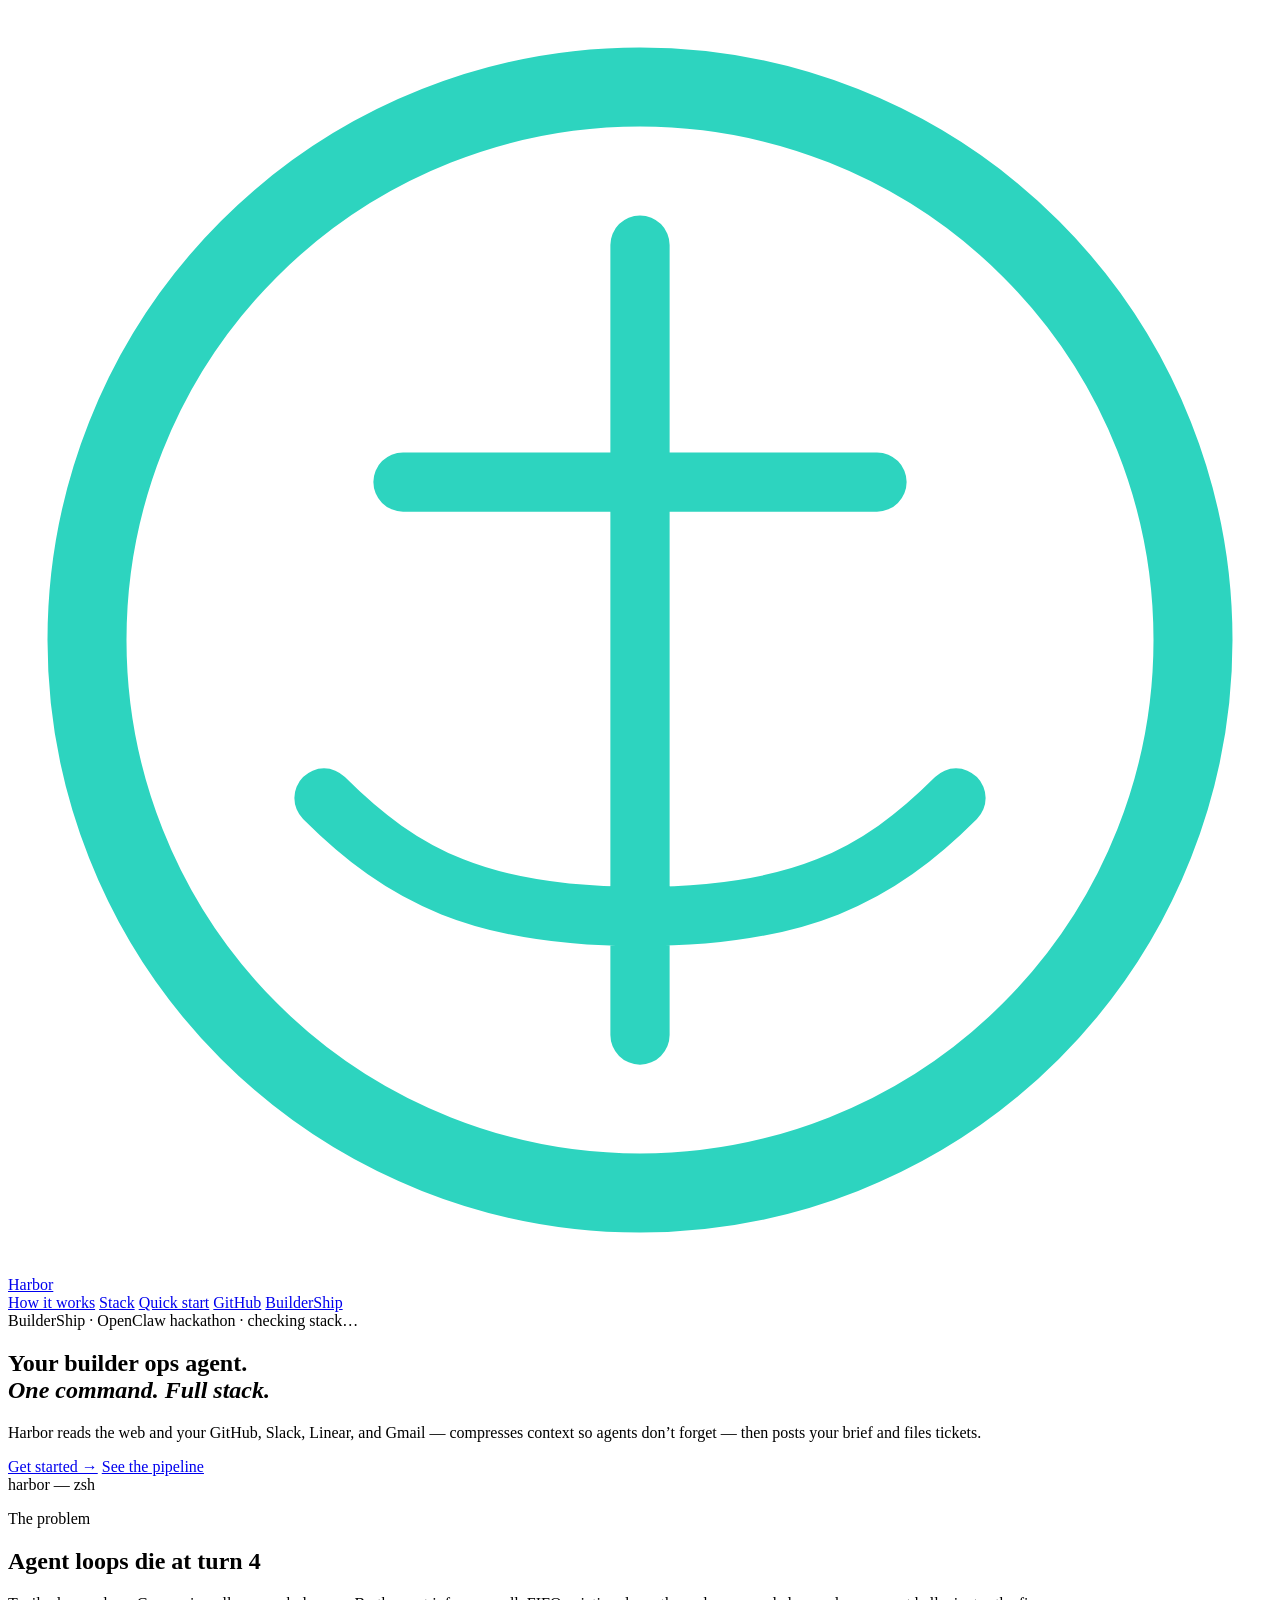
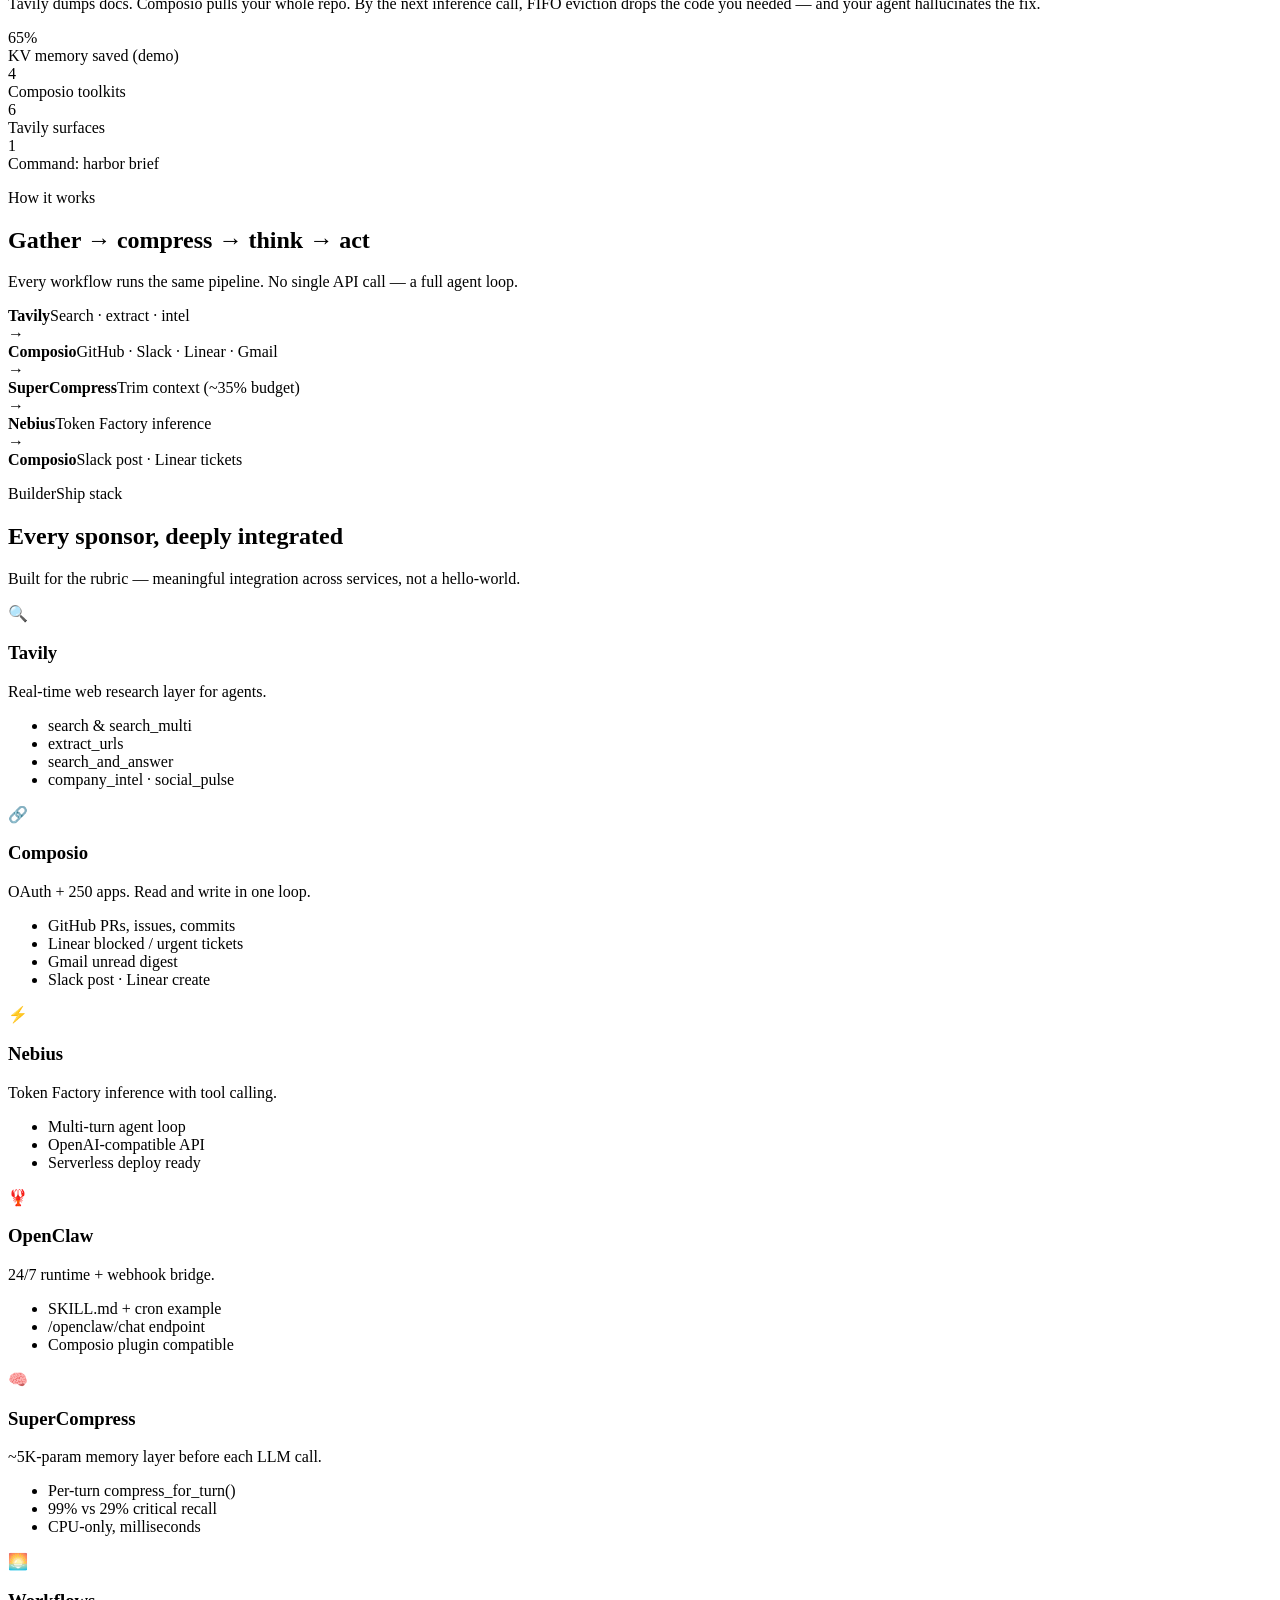
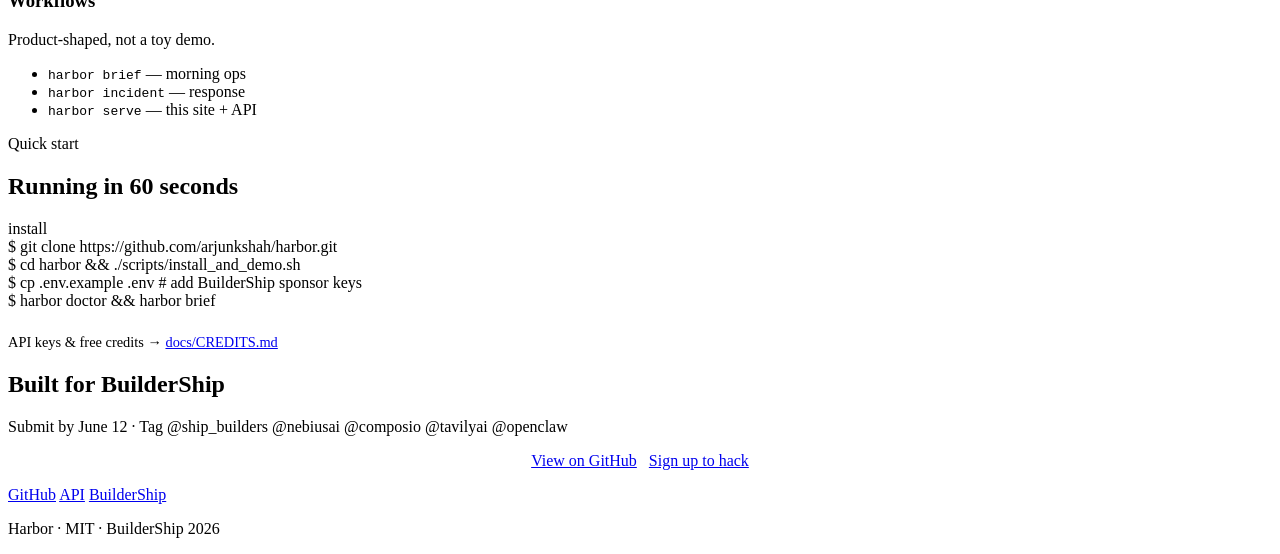
==== web/index.html @ 6ff22ae4 "Harbor Agent — full BuilderShip stack integration Autonomous builder ops agent: Tavily research, Com" ====
<!DOCTYPE html>
<html lang="en">
<head>
  <meta charset="UTF-8" />
  <meta name="viewport" content="width=device-width, initial-scale=1.0" />
  <title>Harbor — Builder ops agent for the BuilderShip stack</title>
  <meta name="description" content="Autonomous morning briefs & incident response. Tavily + Composio + Nebius + OpenClaw + SuperCompress." />
  <link rel="preconnect" href="https://fonts.googleapis.com" />
  <link rel="preconnect" href="https://fonts.gstatic.com" crossorigin />
  <link href="https://fonts.googleapis.com/css2?family=DM+Sans:ital,opsz,wght@0,9..40,400;0,9..40,500;0,9..40,600;0,9..40,700;1,9..40,400&family=JetBrains+Mono:wght@400;500&display=swap" rel="stylesheet" />
  <link rel="stylesheet" href="/assets/css/style.css" />
  <link rel="icon" href="data:image/svg+xml,<svg xmlns='http://www.w3.org/2000/svg' viewBox='0 0 100 100'><text y='.9em' font-size='90'>⚓</text></svg>" />
</head>
<body>
  <div class="noise"></div>
  <div class="glow-orb glow-orb--1"></div>
  <div class="glow-orb glow-orb--2"></div>

  <nav class="nav">
    <div class="container nav-inner">
      <a href="/" class="logo">
        <svg viewBox="0 0 32 32" fill="none" aria-hidden="true">
          <circle cx="16" cy="16" r="14" stroke="#2dd4bf" stroke-width="2"/>
          <path d="M16 6v20M10 12h12M8 20c2 2 4 3 8 3s6-1 8-3" stroke="#2dd4bf" stroke-width="1.5" stroke-linecap="round"/>
        </svg>
        Harbor
      </a>
      <div class="nav-links">
        <a href="#how">How it works</a>
        <a href="#stack">Stack</a>
        <a href="#start">Quick start</a>
        <a href="https://github.com/arjunkshah/harbor" target="_blank" rel="noopener">GitHub</a>
        <a href="https://ship.builders" target="_blank" rel="noopener" class="btn btn-primary">BuilderShip</a>
      </div>
    </div>
  </nav>

  <main class="container">
    <section class="hero">
      <div>
        <div class="badge">
          <span class="badge-dot"></span>
          BuilderShip · OpenClaw hackathon · <span id="health-status">checking stack…</span>
        </div>
        <h1>Your builder ops agent.<br /><em>One command. Full stack.</em></h1>
        <p class="hero-lead">
          Harbor reads the web and your GitHub, Slack, Linear, and Gmail — compresses context so agents don’t forget — then posts your brief and files tickets.
        </p>
        <div class="hero-cta">
          <a href="https://github.com/arjunkshah/harbor#quick-start" class="btn btn-primary">Get started →</a>
          <a href="#how" class="btn btn-ghost">See the pipeline</a>
        </div>
      </div>
      <div class="terminal">
        <div class="terminal-bar">
          <span class="terminal-dot terminal-dot--r"></span>
          <span class="terminal-dot terminal-dot--y"></span>
          <span class="terminal-dot terminal-dot--g"></span>
          <span class="terminal-title">harbor — zsh</span>
        </div>
        <div class="terminal-body" id="terminal-body"></div>
      </div>
    </section>

    <section id="problem">
      <p class="section-label">The problem</p>
      <h2 class="section-title">Agent loops die at turn&nbsp;4</h2>
      <p class="section-desc">
        Tavily dumps docs. Composio pulls your whole repo. By the next inference call, FIFO eviction drops the code you needed — and your agent hallucinates the fix.
      </p>
      <div class="stats">
        <div class="stat">
          <div class="stat-value">65%</div>
          <div class="stat-label">KV memory saved (demo)</div>
        </div>
        <div class="stat">
          <div class="stat-value">4</div>
          <div class="stat-label">Composio toolkits</div>
        </div>
        <div class="stat">
          <div class="stat-value">6</div>
          <div class="stat-label">Tavily surfaces</div>
        </div>
        <div class="stat">
          <div class="stat-value">1</div>
          <div class="stat-label">Command: harbor brief</div>
        </div>
      </div>
    </section>

    <section id="how">
      <p class="section-label">How it works</p>
      <h2 class="section-title">Gather → compress → think → act</h2>
      <p class="section-desc">Every workflow runs the same pipeline. No single API call — a full agent loop.</p>
      <div class="pipeline">
        <div class="pipe-step"><strong>Tavily</strong><span>Search · extract · intel</span></div>
        <span class="pipe-arrow">→</span>
        <div class="pipe-step"><strong>Composio</strong><span>GitHub · Slack · Linear · Gmail</span></div>
        <span class="pipe-arrow">→</span>
        <div class="pipe-step"><strong>SuperCompress</strong><span>Trim context (~35% budget)</span></div>
        <span class="pipe-arrow">→</span>
        <div class="pipe-step"><strong>Nebius</strong><span>Token Factory inference</span></div>
        <span class="pipe-arrow">→</span>
        <div class="pipe-step"><strong>Composio</strong><span>Slack post · Linear tickets</span></div>
      </div>
    </section>

    <section id="stack">
      <p class="section-label">BuilderShip stack</p>
      <h2 class="section-title">Every sponsor, deeply integrated</h2>
      <p class="section-desc">Built for the rubric — meaningful integration across services, not a hello-world.</p>
      <div class="grid-3">
        <article class="card">
          <div class="card-icon">🔍</div>
          <h3>Tavily</h3>
          <p>Real-time web research layer for agents.</p>
          <ul>
            <li>search & search_multi</li>
            <li>extract_urls</li>
            <li>search_and_answer</li>
            <li>company_intel · social_pulse</li>
          </ul>
        </article>
        <article class="card">
          <div class="card-icon">🔗</div>
          <h3>Composio</h3>
          <p>OAuth + 250 apps. Read and write in one loop.</p>
          <ul>
            <li>GitHub PRs, issues, commits</li>
            <li>Linear blocked / urgent tickets</li>
            <li>Gmail unread digest</li>
            <li>Slack post · Linear create</li>
          </ul>
        </article>
        <article class="card">
          <div class="card-icon">⚡</div>
          <h3>Nebius</h3>
          <p>Token Factory inference with tool calling.</p>
          <ul>
            <li>Multi-turn agent loop</li>
            <li>OpenAI-compatible API</li>
            <li>Serverless deploy ready</li>
          </ul>
        </article>
        <article class="card">
          <div class="card-icon">🦞</div>
          <h3>OpenClaw</h3>
          <p>24/7 runtime + webhook bridge.</p>
          <ul>
            <li>SKILL.md + cron example</li>
            <li>/openclaw/chat endpoint</li>
            <li>Composio plugin compatible</li>
          </ul>
        </article>
        <article class="card">
          <div class="card-icon">🧠</div>
          <h3>SuperCompress</h3>
          <p>~5K-param memory layer before each LLM call.</p>
          <ul>
            <li>Per-turn compress_for_turn()</li>
            <li>99% vs 29% critical recall</li>
            <li>CPU-only, milliseconds</li>
          </ul>
        </article>
        <article class="card">
          <div class="card-icon">🌅</div>
          <h3>Workflows</h3>
          <p>Product-shaped, not a toy demo.</p>
          <ul>
            <li><code>harbor brief</code> — morning ops</li>
            <li><code>harbor incident</code> — response</li>
            <li><code>harbor serve</code> — this site + API</li>
          </ul>
        </article>
      </div>
    </section>

    <section id="start">
      <p class="section-label">Quick start</p>
      <h2 class="section-title">Running in 60 seconds</h2>
      <div class="terminal" style="max-width: 640px;">
        <div class="terminal-bar">
          <span class="terminal-dot terminal-dot--r"></span>
          <span class="terminal-dot terminal-dot--y"></span>
          <span class="terminal-dot terminal-dot--g"></span>
          <span class="terminal-title">install</span>
        </div>
        <div class="terminal-body" style="min-height: auto;">
          <div><span class="t-dim">$</span> git clone https://github.com/arjunkshah/harbor.git</div>
          <div><span class="t-dim">$</span> cd harbor && ./scripts/install_and_demo.sh</div>
          <div><span class="t-dim">$</span> cp .env.example .env  <span class="t-dim"># add BuilderShip sponsor keys</span></div>
          <div><span class="t-dim">$</span> harbor doctor && harbor brief</div>
        </div>
      </div>
      <p style="margin-top: 24px; color: var(--text-muted); font-size: 0.9rem;">
        API keys & free credits → <a href="https://github.com/arjunkshah/harbor/blob/main/docs/CREDITS.md">docs/CREDITS.md</a>
      </p>
    </section>

    <section>
      <div class="cta-block">
        <h2>Built for BuilderShip</h2>
        <p>Submit by June 12 · Tag @ship_builders @nebiusai @composio @tavilyai @openclaw</p>
        <div style="display: flex; gap: 12px; justify-content: center; flex-wrap: wrap;">
          <a href="https://github.com/arjunkshah/harbor" class="btn btn-primary">View on GitHub</a>
          <a href="https://ship.builders/#apply" class="btn btn-ghost">Sign up to hack</a>
        </div>
      </div>
    </section>
  </main>

  <footer>
    <div class="container">
      <p>
        <a href="https://github.com/arjunkshah/harbor">GitHub</a>
        <a href="https://github.com/arjunkshah/harbor#web-ui">API</a>
        <a href="https://ship.builders">BuilderShip</a>
      </p>
      <p style="margin-top: 12px;">Harbor · MIT · BuilderShip 2026</p>
    </div>
  </footer>

  <script src="/assets/js/main.js"></script>
</body>
</html>
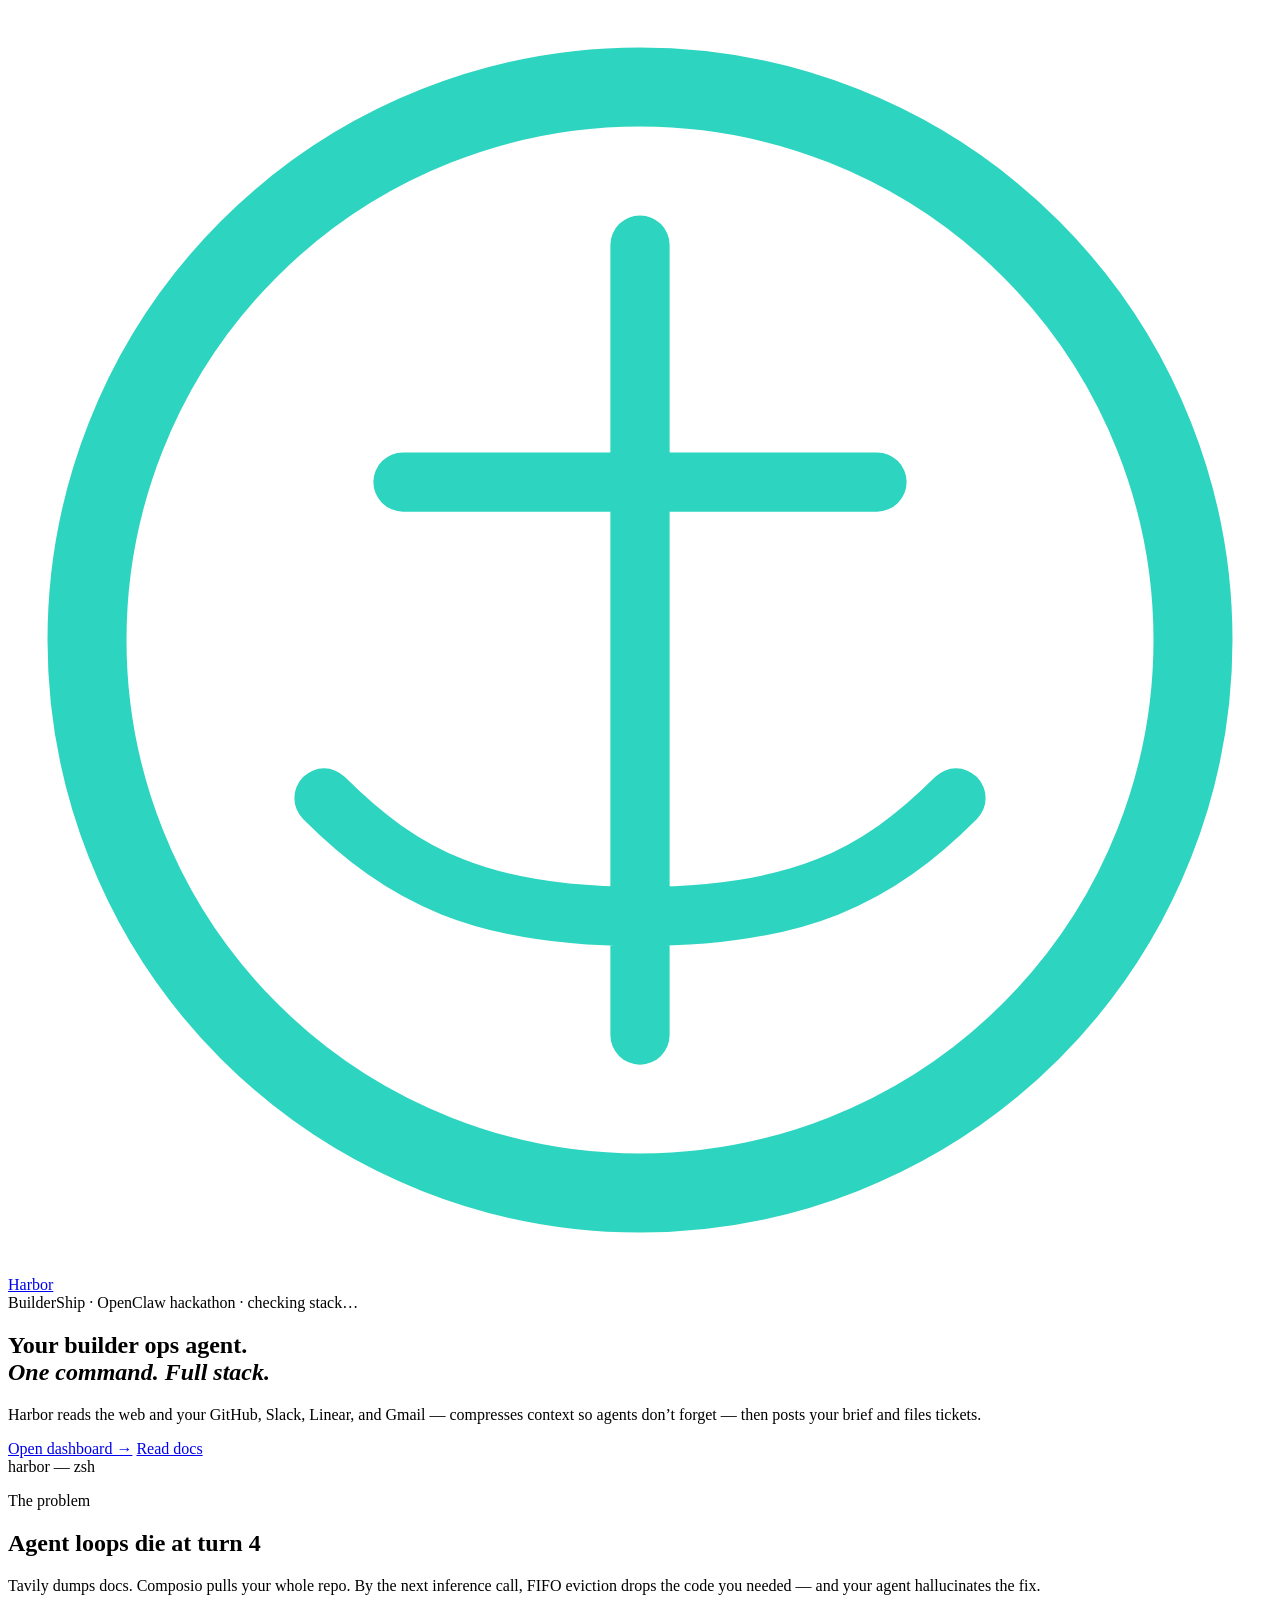
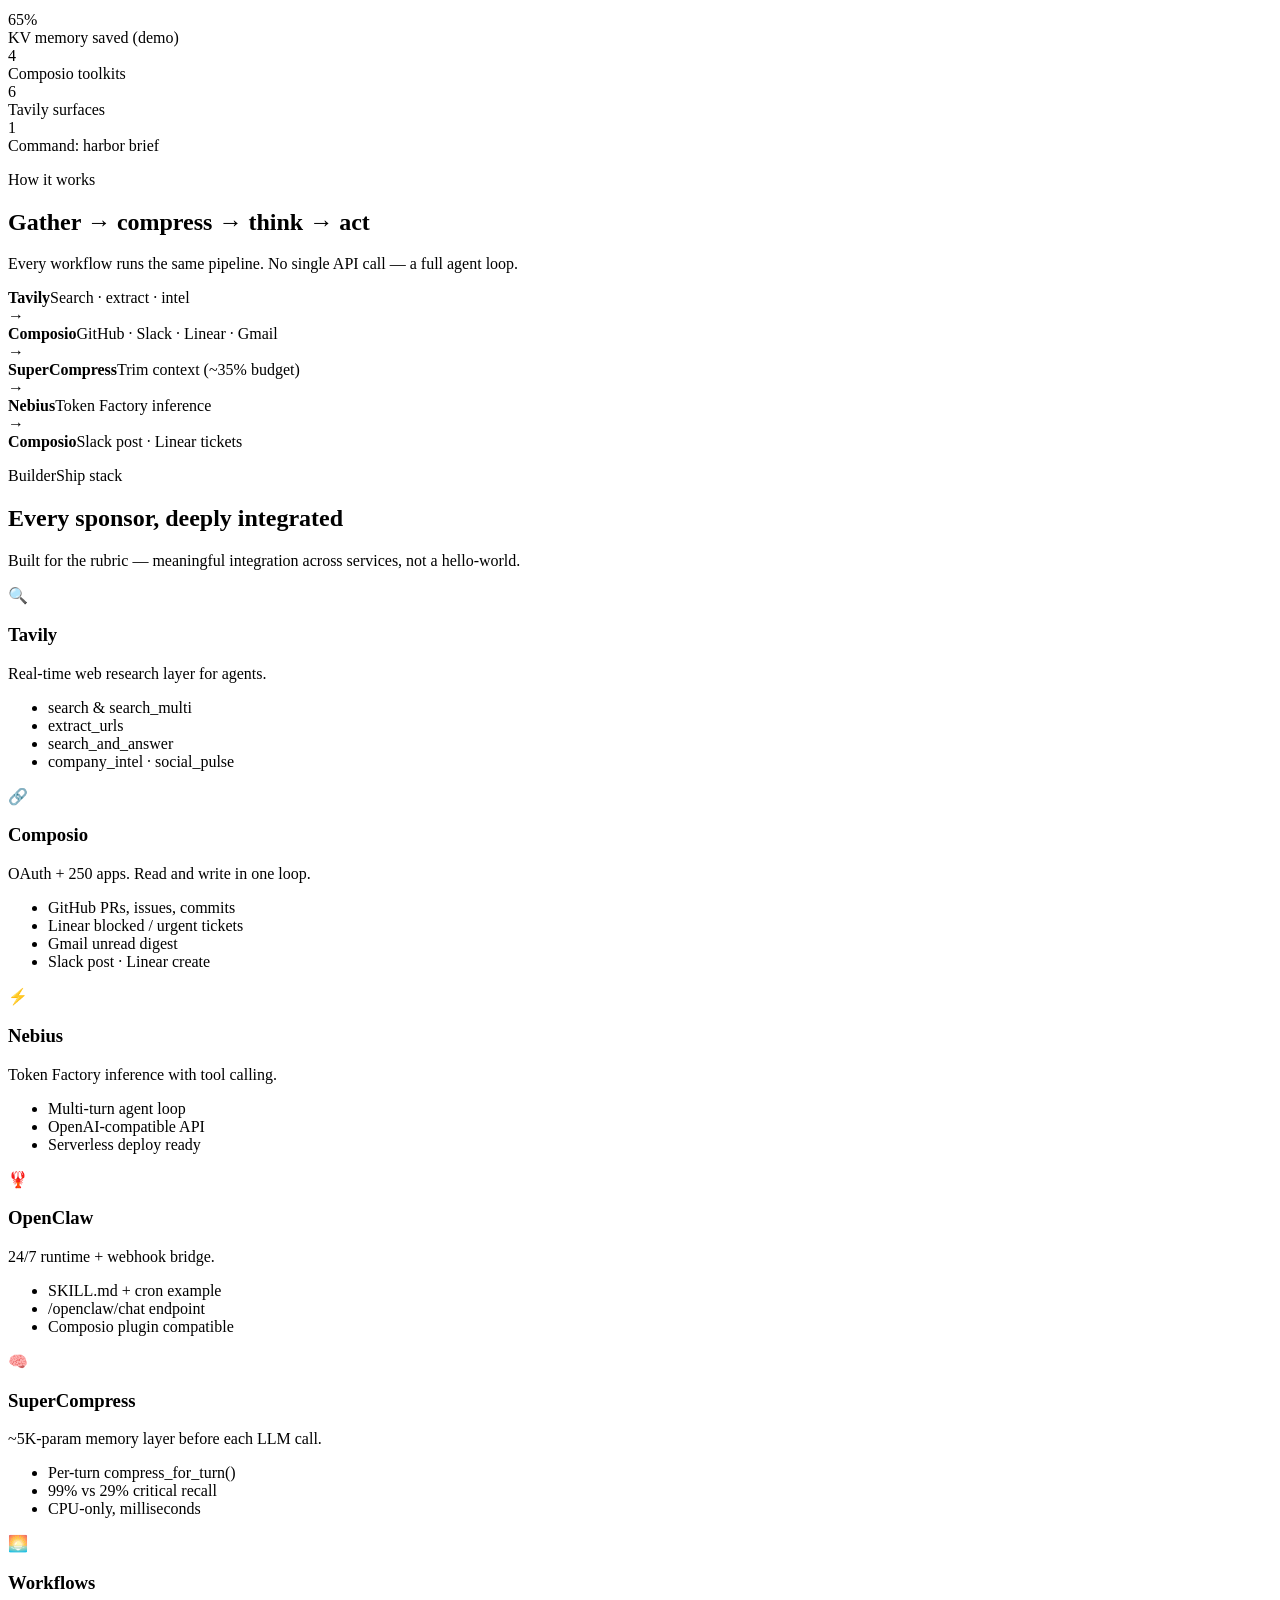
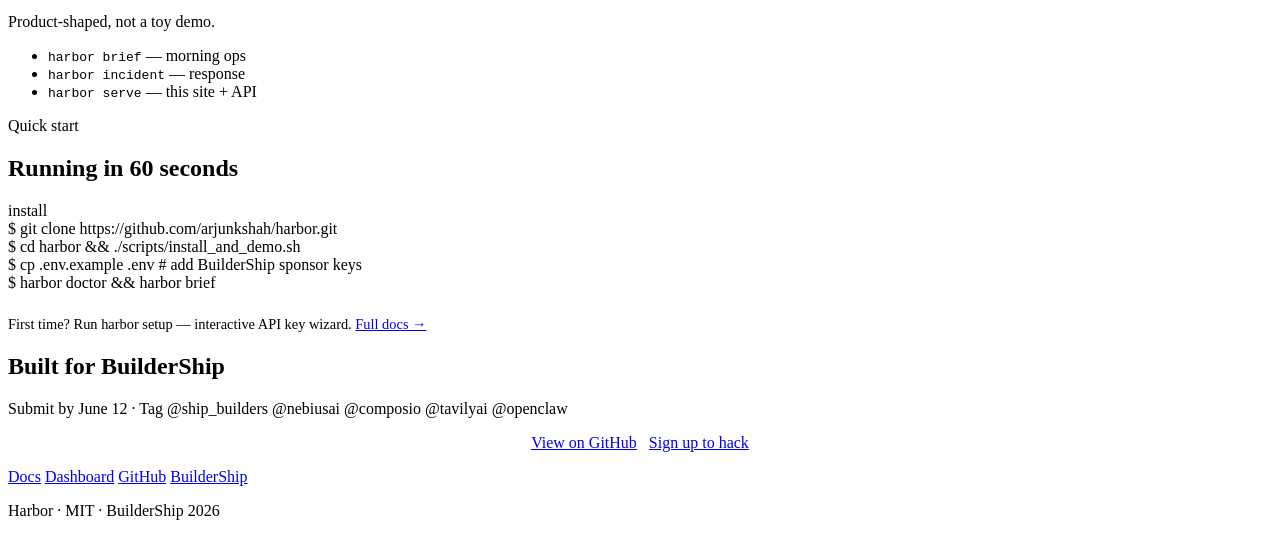
==== commit be230af9: "Add user dashboard, docs site, and harbor setup wizard - Interactive harbor setup writes .env, train" ====
--- a/web/index.html
+++ b/web/index.html
@@ -11,7 +11,7 @@
   <link rel="stylesheet" href="/assets/css/style.css" />
   <link rel="icon" href="data:image/svg+xml,<svg xmlns='http://www.w3.org/2000/svg' viewBox='0 0 100 100'><text y='.9em' font-size='90'>⚓</text></svg>" />
 </head>
-<body>
+<body data-page="home">
   <div class="noise"></div>
   <div class="glow-orb glow-orb--1"></div>
   <div class="glow-orb glow-orb--2"></div>
@@ -25,13 +25,7 @@
         </svg>
         Harbor
       </a>
-      <div class="nav-links">
-        <a href="#how">How it works</a>
-        <a href="#stack">Stack</a>
-        <a href="#start">Quick start</a>
-        <a href="https://github.com/arjunkshah/harbor" target="_blank" rel="noopener">GitHub</a>
-        <a href="https://ship.builders" target="_blank" rel="noopener" class="btn btn-primary">BuilderShip</a>
-      </div>
+      <div class="nav-links" id="nav-links"></div>
     </div>
   </nav>
 
@@ -47,8 +41,8 @@
           Harbor reads the web and your GitHub, Slack, Linear, and Gmail — compresses context so agents don’t forget — then posts your brief and files tickets.
         </p>
         <div class="hero-cta">
-          <a href="https://github.com/arjunkshah/harbor#quick-start" class="btn btn-primary">Get started →</a>
-          <a href="#how" class="btn btn-ghost">See the pipeline</a>
+          <a href="/dashboard" class="btn btn-primary">Open dashboard →</a>
+          <a href="/docs" class="btn btn-ghost">Read docs</a>
         </div>
       </div>
       <div class="terminal">
@@ -193,7 +187,8 @@
         </div>
       </div>
       <p style="margin-top: 24px; color: var(--text-muted); font-size: 0.9rem;">
-        API keys & free credits → <a href="https://github.com/arjunkshah/harbor/blob/main/docs/CREDITS.md">docs/CREDITS.md</a>
+        First time? Run <code style="font-family:var(--mono);color:var(--water-glow)">harbor setup</code> — interactive API key wizard.
+        <a href="/docs#setup">Full docs →</a>
       </p>
     </section>
 
@@ -212,14 +207,16 @@
   <footer>
     <div class="container">
       <p>
+        <a href="/docs">Docs</a>
+        <a href="/dashboard">Dashboard</a>
         <a href="https://github.com/arjunkshah/harbor">GitHub</a>
-        <a href="https://github.com/arjunkshah/harbor#web-ui">API</a>
         <a href="https://ship.builders">BuilderShip</a>
       </p>
       <p style="margin-top: 12px;">Harbor · MIT · BuilderShip 2026</p>
     </div>
   </footer>
 
+  <script src="/assets/js/shared.js"></script>
   <script src="/assets/js/main.js"></script>
 </body>
 </html>
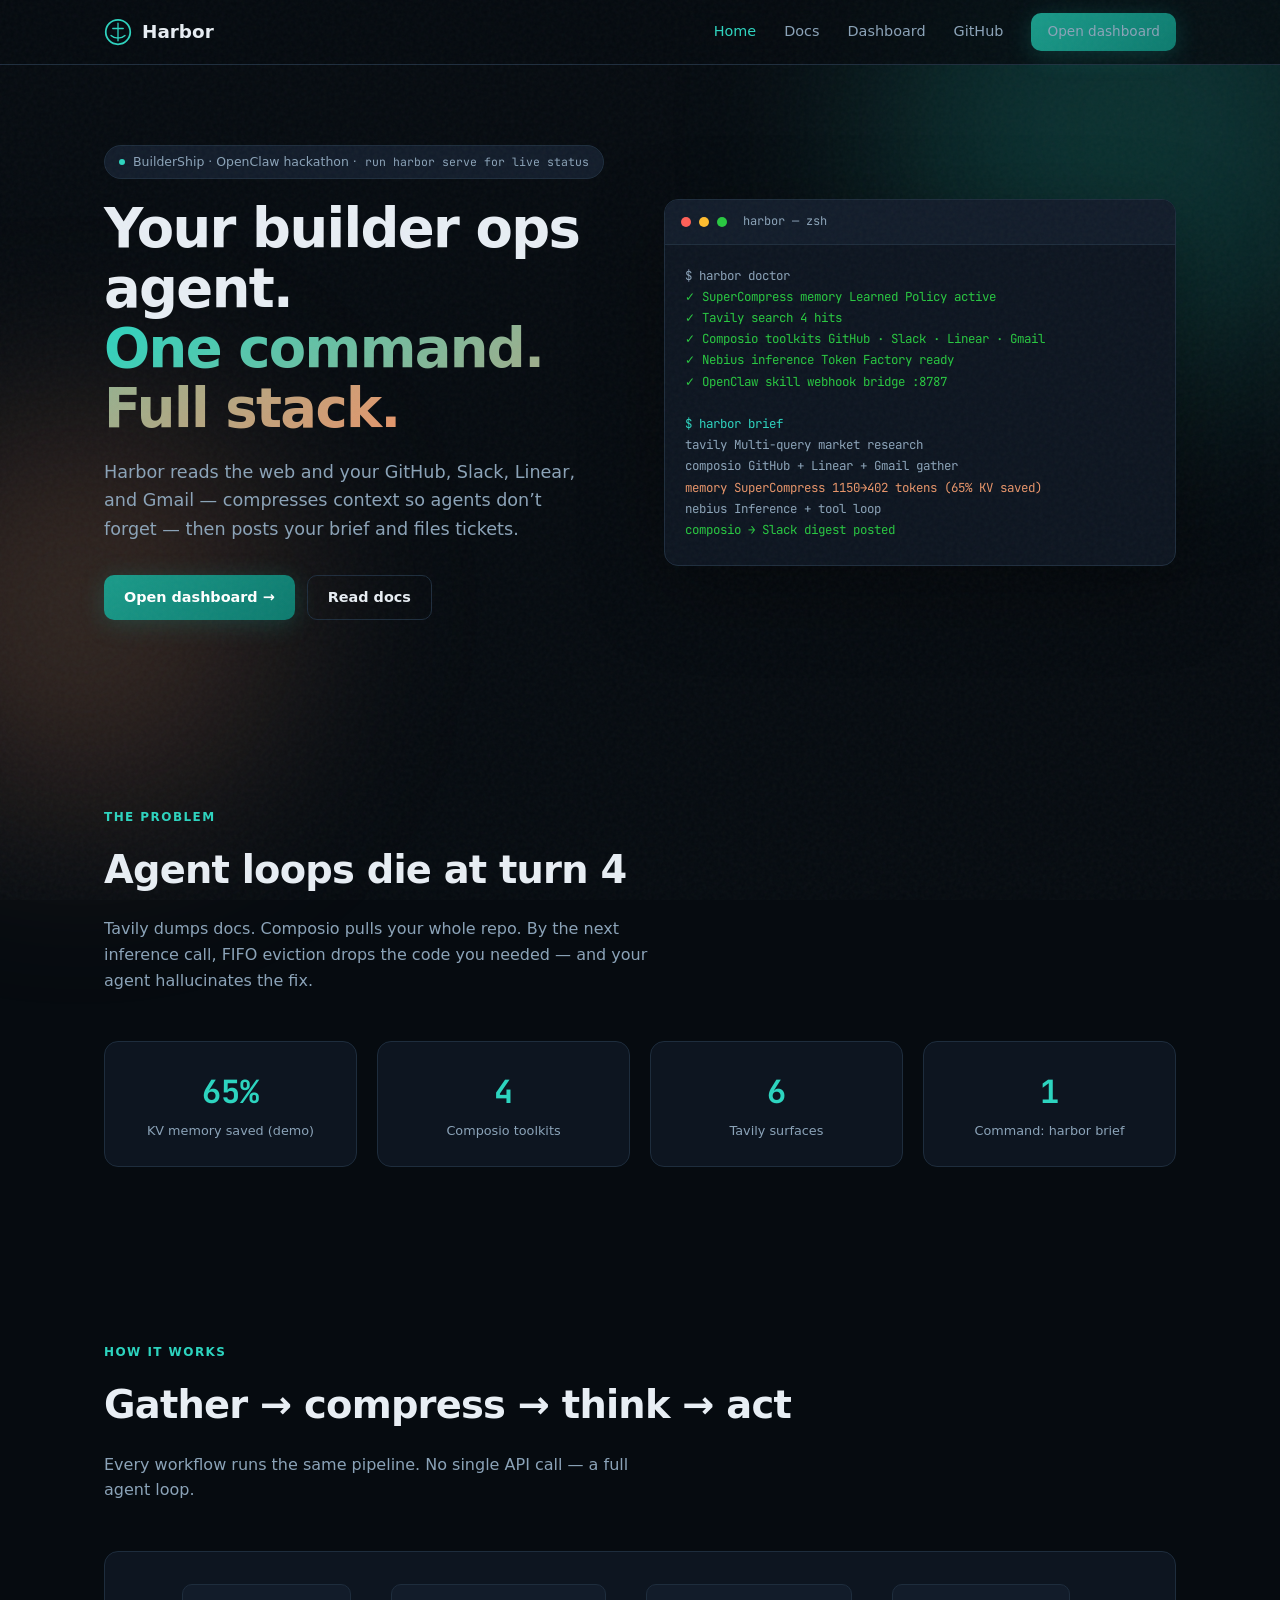
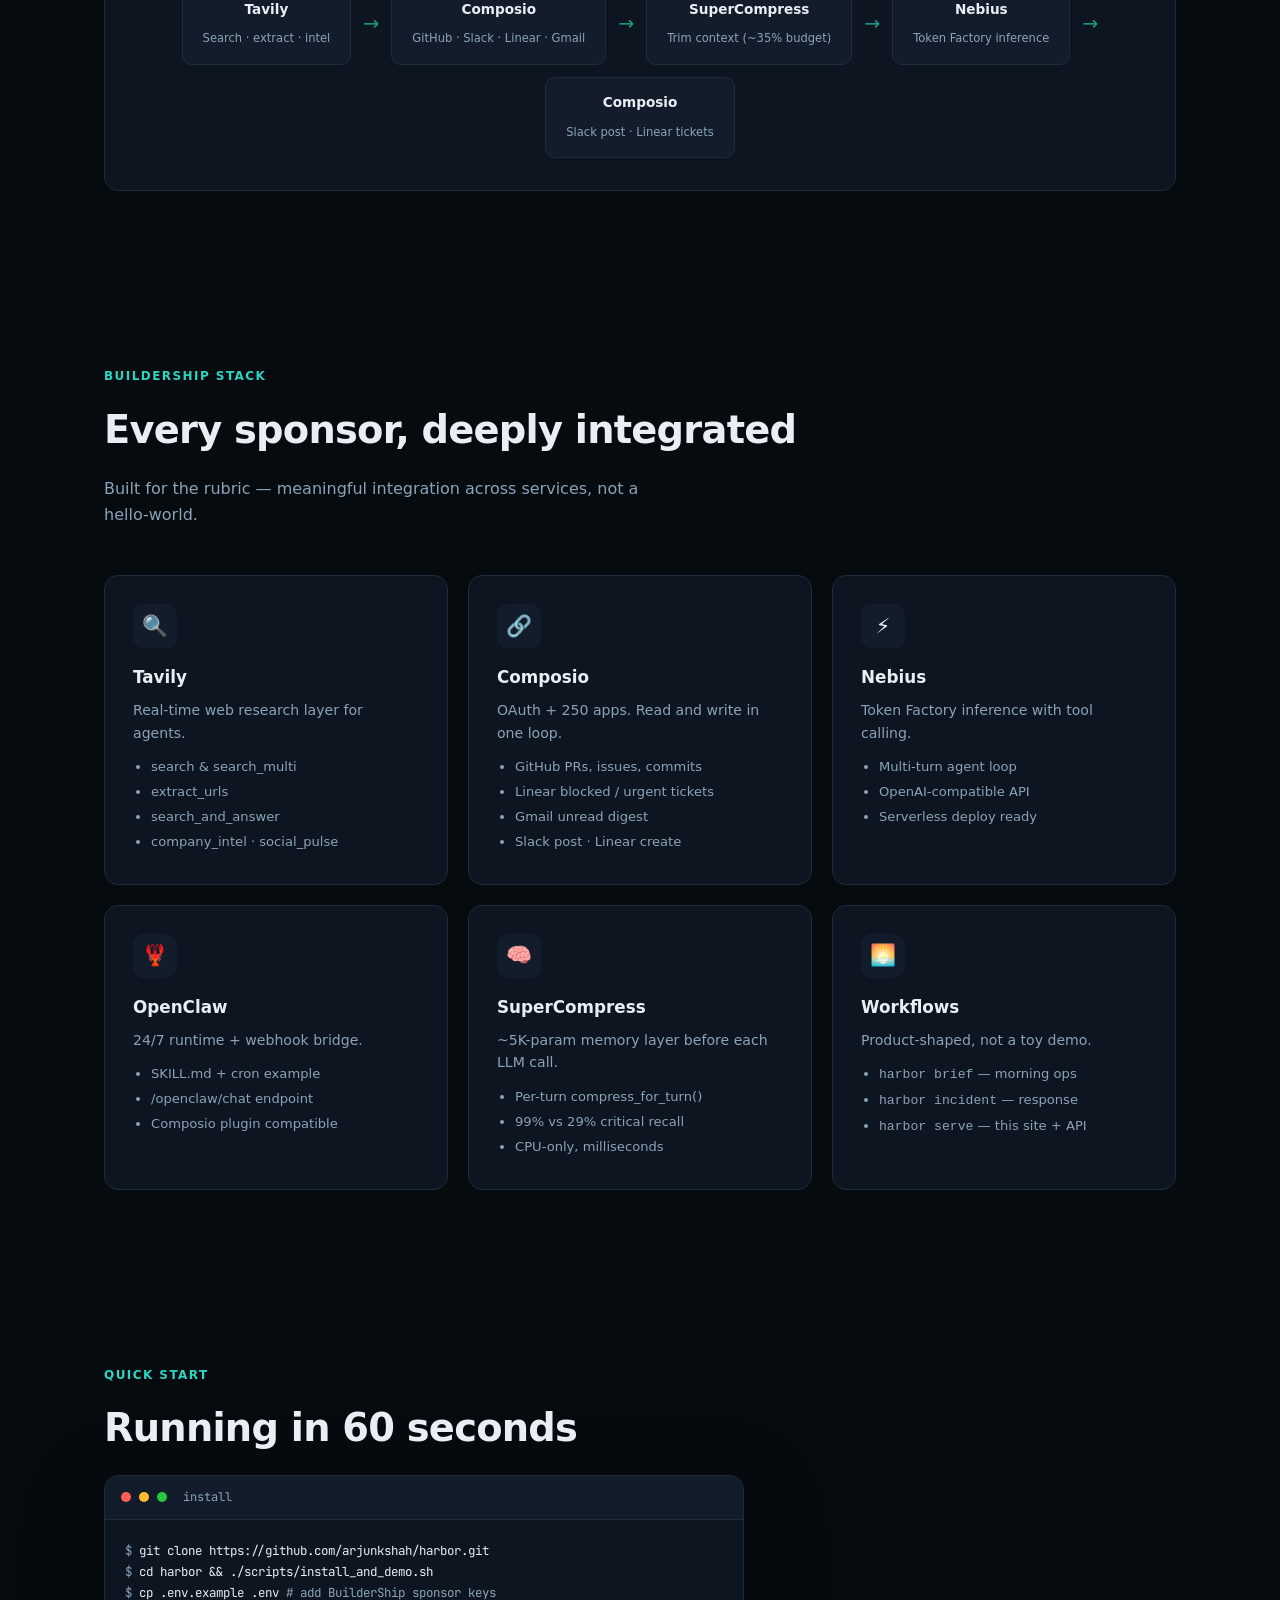
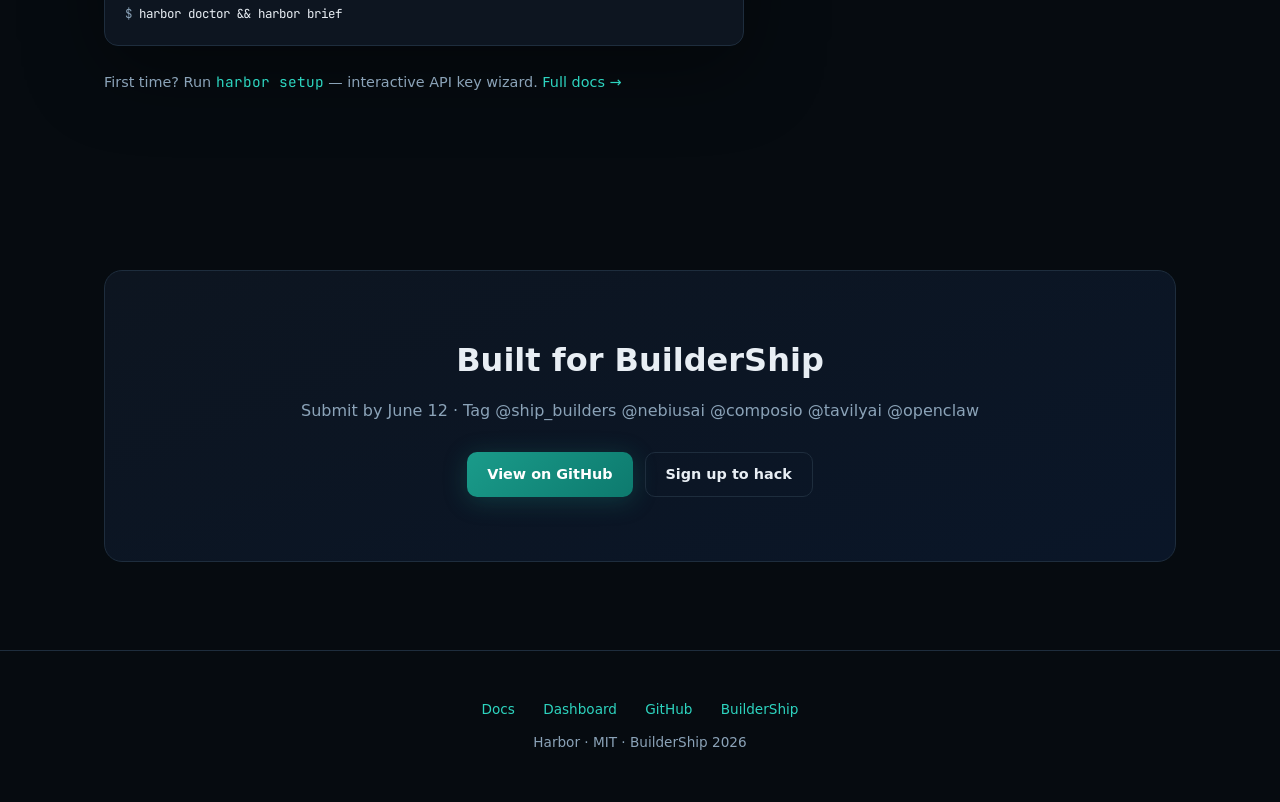
==== commit 282d62d2: "Fix GitHub Pages site paths and account-wide GitHub OAuth - Relative asset URLs + /harbor/ base for " ====
--- a/web/index.html
+++ b/web/index.html
@@ -8,7 +8,7 @@
   <link rel="preconnect" href="https://fonts.googleapis.com" />
   <link rel="preconnect" href="https://fonts.gstatic.com" crossorigin />
   <link href="https://fonts.googleapis.com/css2?family=DM+Sans:ital,opsz,wght@0,9..40,400;0,9..40,500;0,9..40,600;0,9..40,700;1,9..40,400&family=JetBrains+Mono:wght@400;500&display=swap" rel="stylesheet" />
-  <link rel="stylesheet" href="/assets/css/style.css" />
+  <link rel="stylesheet" href="assets/css/style.css" />
   <link rel="icon" href="data:image/svg+xml,<svg xmlns='http://www.w3.org/2000/svg' viewBox='0 0 100 100'><text y='.9em' font-size='90'>⚓</text></svg>" />
 </head>
 <body data-page="home">
@@ -18,7 +18,7 @@
 
   <nav class="nav">
     <div class="container nav-inner">
-      <a href="/" class="logo">
+      <a href="index.html" class="logo">
         <svg viewBox="0 0 32 32" fill="none" aria-hidden="true">
           <circle cx="16" cy="16" r="14" stroke="#2dd4bf" stroke-width="2"/>
           <path d="M16 6v20M10 12h12M8 20c2 2 4 3 8 3s6-1 8-3" stroke="#2dd4bf" stroke-width="1.5" stroke-linecap="round"/>
@@ -41,8 +41,8 @@
           Harbor reads the web and your GitHub, Slack, Linear, and Gmail — compresses context so agents don’t forget — then posts your brief and files tickets.
         </p>
         <div class="hero-cta">
-          <a href="/dashboard" class="btn btn-primary">Open dashboard →</a>
-          <a href="/docs" class="btn btn-ghost">Read docs</a>
+          <a href="dashboard.html" class="btn btn-primary">Open dashboard →</a>
+          <a href="docs.html" class="btn btn-ghost">Read docs</a>
         </div>
       </div>
       <div class="terminal">
@@ -188,7 +188,7 @@
       </div>
       <p style="margin-top: 24px; color: var(--text-muted); font-size: 0.9rem;">
         First time? Run <code style="font-family:var(--mono);color:var(--water-glow)">harbor setup</code> — interactive API key wizard.
-        <a href="/docs#setup">Full docs →</a>
+        <a href="docs.html#setup">Full docs →</a>
       </p>
     </section>
 
@@ -207,8 +207,8 @@
   <footer>
     <div class="container">
       <p>
-        <a href="/docs">Docs</a>
-        <a href="/dashboard">Dashboard</a>
+        <a href="docs.html">Docs</a>
+        <a href="dashboard.html">Dashboard</a>
         <a href="https://github.com/arjunkshah/harbor">GitHub</a>
         <a href="https://ship.builders">BuilderShip</a>
       </p>
@@ -216,7 +216,8 @@
     </div>
   </footer>
 
-  <script src="/assets/js/shared.js"></script>
-  <script src="/assets/js/main.js"></script>
+  <script src="assets/js/config.js"></script>
+  <script src="assets/js/shared.js"></script>
+  <script src="assets/js/main.js"></script>
 </body>
 </html>
--- a/web/assets/css/style.css
+++ b/web/assets/css/style.css
@@ -0,0 +1,578 @@
+/* Harbor — BuilderShip landing */
+:root {
+  --bg-deep: #060b10;
+  --bg-card: #0d1520;
+  --bg-elevated: #121c2a;
+  --water: #1a9b8a;
+  --water-dim: #1a9b8a44;
+  --water-glow: #2dd4bf;
+  --sunset: #e8956a;
+  --sunset-dim: #e8956a33;
+  --text: #e8eef4;
+  --text-muted: #8ba3b8;
+  --border: #1e2d3d;
+  --mono: "JetBrains Mono", ui-monospace, monospace;
+  --sans: "DM Sans", system-ui, sans-serif;
+  --radius: 14px;
+  --max: 1120px;
+}
+
+*, *::before, *::after { box-sizing: border-box; margin: 0; padding: 0; }
+
+html { scroll-behavior: smooth; }
+
+body {
+  font-family: var(--sans);
+  background: var(--bg-deep);
+  color: var(--text);
+  line-height: 1.6;
+  overflow-x: hidden;
+}
+
+/* Ambient */
+.noise {
+  pointer-events: none;
+  position: fixed;
+  inset: 0;
+  opacity: 0.04;
+  background-image: url("data:image/svg+xml,%3Csvg viewBox='0 0 256 256' xmlns='http://www.w3.org/2000/svg'%3E%3Cfilter id='n'%3E%3CfeTurbulence type='fractalNoise' baseFrequency='0.9' numOctaves='4' stitchTiles='stitch'/%3E%3C/filter%3E%3Crect width='100%25' height='100%25' filter='url(%23n)'/%3E%3C/svg%3E");
+  z-index: 1000;
+}
+
+.glow-orb {
+  position: fixed;
+  border-radius: 50%;
+  filter: blur(100px);
+  pointer-events: none;
+  z-index: 0;
+}
+.glow-orb--1 { width: 500px; height: 500px; background: var(--water-dim); top: -120px; right: -100px; }
+.glow-orb--2 { width: 400px; height: 400px; background: var(--sunset-dim); bottom: 10%; left: -120px; }
+
+a { color: var(--water-glow); text-decoration: none; transition: color 0.2s; }
+a:hover { color: #fff; }
+
+.container { max-width: var(--max); margin: 0 auto; padding: 0 24px; position: relative; z-index: 1; }
+
+/* Nav */
+.nav {
+  position: sticky;
+  top: 0;
+  z-index: 100;
+  backdrop-filter: blur(16px);
+  background: #060b10cc;
+  border-bottom: 1px solid var(--border);
+}
+.nav-inner {
+  display: flex;
+  align-items: center;
+  justify-content: space-between;
+  height: 64px;
+}
+.logo {
+  display: flex;
+  align-items: center;
+  gap: 10px;
+  font-weight: 700;
+  font-size: 1.15rem;
+  color: var(--text);
+}
+.logo svg { width: 28px; height: 28px; }
+.nav-links { display: flex; gap: 28px; align-items: center; }
+.nav-links a { color: var(--text-muted); font-size: 0.9rem; font-weight: 500; }
+.nav-links a:hover { color: var(--text); }
+
+.btn {
+  display: inline-flex;
+  align-items: center;
+  gap: 8px;
+  padding: 10px 20px;
+  border-radius: 10px;
+  font-weight: 600;
+  font-size: 0.9rem;
+  border: none;
+  cursor: pointer;
+  transition: transform 0.15s, box-shadow 0.15s;
+}
+.btn:hover { transform: translateY(-1px); }
+.btn-primary {
+  background: linear-gradient(135deg, var(--water) 0%, #0d7a6e 100%);
+  color: #fff;
+  box-shadow: 0 4px 24px var(--water-dim);
+}
+.btn-ghost {
+  background: transparent;
+  color: var(--text);
+  border: 1px solid var(--border);
+}
+.btn-ghost:hover { border-color: var(--water); }
+
+/* Hero */
+.hero {
+  padding: 80px 0 100px;
+  display: grid;
+  grid-template-columns: 1fr 1fr;
+  gap: 48px;
+  align-items: center;
+}
+@media (max-width: 900px) {
+  .hero { grid-template-columns: 1fr; padding: 48px 0 64px; }
+  .nav-links { display: none; }
+}
+
+.badge {
+  display: inline-flex;
+  align-items: center;
+  gap: 8px;
+  padding: 6px 14px;
+  border-radius: 999px;
+  background: var(--bg-elevated);
+  border: 1px solid var(--border);
+  font-size: 0.78rem;
+  color: var(--text-muted);
+  margin-bottom: 20px;
+}
+.badge-dot {
+  width: 6px; height: 6px;
+  border-radius: 50%;
+  background: var(--water-glow);
+  animation: pulse 2s infinite;
+}
+@keyframes pulse { 0%, 100% { opacity: 1; } 50% { opacity: 0.4; } }
+
+.hero h1 {
+  font-size: clamp(2.4rem, 5vw, 3.4rem);
+  font-weight: 700;
+  line-height: 1.1;
+  letter-spacing: -0.03em;
+  margin-bottom: 20px;
+}
+.hero h1 em {
+  font-style: normal;
+  background: linear-gradient(135deg, var(--water-glow), var(--sunset));
+  -webkit-background-clip: text;
+  -webkit-text-fill-color: transparent;
+  background-clip: text;
+}
+.hero-lead {
+  font-size: 1.1rem;
+  color: var(--text-muted);
+  max-width: 480px;
+  margin-bottom: 32px;
+}
+.hero-cta { display: flex; gap: 12px; flex-wrap: wrap; }
+
+/* Terminal */
+.terminal {
+  background: var(--bg-card);
+  border: 1px solid var(--border);
+  border-radius: var(--radius);
+  overflow: hidden;
+  box-shadow: 0 24px 80px #00000066;
+}
+.terminal-bar {
+  display: flex;
+  align-items: center;
+  gap: 8px;
+  padding: 12px 16px;
+  background: var(--bg-elevated);
+  border-bottom: 1px solid var(--border);
+}
+.terminal-dot { width: 10px; height: 10px; border-radius: 50%; }
+.terminal-dot--r { background: #ff5f57; }
+.terminal-dot--y { background: #febc2e; }
+.terminal-dot--g { background: #28c840; }
+.terminal-title { margin-left: 8px; font-size: 0.75rem; color: var(--text-muted); font-family: var(--mono); }
+.terminal-body {
+  padding: 20px;
+  font-family: var(--mono);
+  font-size: 0.78rem;
+  line-height: 1.7;
+  min-height: 320px;
+}
+.t-prompt { color: var(--water-glow); }
+.t-dim { color: var(--text-muted); }
+.t-ok { color: #28c840; }
+.t-warn { color: var(--sunset); }
+.t-line { opacity: 0; animation: fadeIn 0.4s forwards; }
+@keyframes fadeIn { to { opacity: 1; } }
+
+/* Sections */
+section { padding: 88px 0; }
+.section-label {
+  font-size: 0.75rem;
+  font-weight: 600;
+  letter-spacing: 0.12em;
+  text-transform: uppercase;
+  color: var(--water-glow);
+  margin-bottom: 12px;
+}
+.section-title {
+  font-size: clamp(1.8rem, 3vw, 2.4rem);
+  font-weight: 700;
+  letter-spacing: -0.02em;
+  margin-bottom: 16px;
+}
+.section-desc { color: var(--text-muted); max-width: 560px; margin-bottom: 48px; }
+
+/* Pipeline */
+.pipeline {
+  display: flex;
+  flex-wrap: wrap;
+  gap: 12px;
+  align-items: center;
+  justify-content: center;
+  padding: 32px;
+  background: var(--bg-card);
+  border: 1px solid var(--border);
+  border-radius: var(--radius);
+}
+.pipe-step {
+  padding: 14px 20px;
+  background: var(--bg-elevated);
+  border: 1px solid var(--border);
+  border-radius: 10px;
+  text-align: center;
+  min-width: 120px;
+}
+.pipe-step strong { display: block; font-size: 0.85rem; margin-bottom: 4px; }
+.pipe-step span { font-size: 0.72rem; color: var(--text-muted); }
+.pipe-arrow { color: var(--water); font-size: 1.2rem; }
+
+/* Cards grid */
+.grid-3 {
+  display: grid;
+  grid-template-columns: repeat(3, 1fr);
+  gap: 20px;
+}
+@media (max-width: 800px) { .grid-3 { grid-template-columns: 1fr; } }
+
+.card {
+  background: var(--bg-card);
+  border: 1px solid var(--border);
+  border-radius: var(--radius);
+  padding: 28px;
+  transition: border-color 0.2s, transform 0.2s;
+}
+.card:hover {
+  border-color: var(--water-dim);
+  transform: translateY(-2px);
+}
+.card-icon {
+  width: 44px; height: 44px;
+  border-radius: 10px;
+  display: flex;
+  align-items: center;
+  justify-content: center;
+  font-size: 1.3rem;
+  margin-bottom: 16px;
+  background: var(--bg-elevated);
+}
+.card h3 { font-size: 1.05rem; margin-bottom: 8px; }
+.card p { font-size: 0.88rem; color: var(--text-muted); }
+.card ul {
+  margin-top: 12px;
+  padding-left: 18px;
+  font-size: 0.82rem;
+  color: var(--text-muted);
+}
+.card ul li { margin-bottom: 4px; }
+
+/* Stats */
+.stats {
+  display: grid;
+  grid-template-columns: repeat(4, 1fr);
+  gap: 20px;
+  margin-top: 48px;
+}
+@media (max-width: 700px) { .stats { grid-template-columns: repeat(2, 1fr); } }
+.stat {
+  text-align: center;
+  padding: 24px;
+  background: var(--bg-card);
+  border: 1px solid var(--border);
+  border-radius: var(--radius);
+}
+.stat-value {
+  font-size: 2rem;
+  font-weight: 700;
+  color: var(--water-glow);
+  font-family: var(--mono);
+}
+.stat-label { font-size: 0.8rem; color: var(--text-muted); margin-top: 4px; }
+
+/* CTA */
+.cta-block {
+  text-align: center;
+  padding: 64px 32px;
+  background: linear-gradient(160deg, var(--bg-card) 0%, #0a1628 100%);
+  border: 1px solid var(--border);
+  border-radius: calc(var(--radius) + 4px);
+}
+.cta-block h2 { font-size: 2rem; margin-bottom: 12px; }
+.cta-block p { color: var(--text-muted); margin-bottom: 28px; }
+
+/* Footer */
+footer {
+  padding: 48px 0;
+  border-top: 1px solid var(--border);
+  text-align: center;
+  color: var(--text-muted);
+  font-size: 0.85rem;
+}
+footer a { margin: 0 12px; }
+
+/* Health badge on page */
+#health-status {
+  font-family: var(--mono);
+  font-size: 0.72rem;
+}
+
+.nav-links a.active { color: var(--water-glow); }
+
+/* Docs layout */
+.docs-layout {
+  display: grid;
+  grid-template-columns: 240px 1fr;
+  gap: 40px;
+  padding: 48px 0 80px;
+  align-items: start;
+}
+@media (max-width: 800px) {
+  .docs-layout { grid-template-columns: 1fr; }
+  .docs-sidebar { display: none; }
+}
+.docs-sidebar {
+  position: sticky;
+  top: 80px;
+  padding: 20px;
+  background: var(--bg-card);
+  border: 1px solid var(--border);
+  border-radius: var(--radius);
+}
+.docs-sidebar a {
+  display: block;
+  padding: 8px 0;
+  color: var(--text-muted);
+  font-size: 0.88rem;
+}
+.docs-sidebar a:hover { color: var(--water-glow); }
+.doc-content h2 {
+  font-size: 1.5rem;
+  margin: 40px 0 16px;
+  padding-top: 24px;
+  border-top: 1px solid var(--border);
+}
+.doc-content h2:first-child { border-top: none; margin-top: 0; padding-top: 0; }
+.doc-content h3 { font-size: 1.1rem; margin: 24px 0 10px; color: var(--water-glow); }
+.doc-content p, .doc-content li { color: var(--text-muted); margin-bottom: 12px; font-size: 0.95rem; }
+.doc-content ul, .doc-content ol { padding-left: 24px; margin-bottom: 16px; }
+.doc-content code {
+  font-family: var(--mono);
+  font-size: 0.85em;
+  background: var(--bg-elevated);
+  padding: 2px 8px;
+  border-radius: 6px;
+  color: var(--water-glow);
+}
+.doc-content pre {
+  background: var(--bg-card);
+  border: 1px solid var(--border);
+  border-radius: var(--radius);
+  padding: 16px;
+  overflow-x: auto;
+  margin: 16px 0;
+  font-family: var(--mono);
+  font-size: 0.8rem;
+  line-height: 1.6;
+  color: var(--text-muted);
+}
+.doc-callout {
+  padding: 16px 20px;
+  background: var(--water-dim);
+  border-left: 3px solid var(--water-glow);
+  border-radius: 0 var(--radius) var(--radius) 0;
+  margin: 20px 0;
+  font-size: 0.9rem;
+}
+
+/* Dashboard */
+.dashboard-header {
+  padding: 40px 0 24px;
+  display: flex;
+  flex-wrap: wrap;
+  justify-content: space-between;
+  align-items: flex-end;
+  gap: 16px;
+}
+.dashboard-header h1 { font-size: 2rem; letter-spacing: -0.02em; }
+.dashboard-grid {
+  display: grid;
+  grid-template-columns: 1fr 340px;
+  gap: 24px;
+  padding-bottom: 80px;
+}
+@media (max-width: 960px) { .dashboard-grid { grid-template-columns: 1fr; } }
+
+.panel {
+  background: var(--bg-card);
+  border: 1px solid var(--border);
+  border-radius: var(--radius);
+  padding: 24px;
+  margin-bottom: 24px;
+}
+.panel-title {
+  font-size: 0.75rem;
+  font-weight: 600;
+  letter-spacing: 0.1em;
+  text-transform: uppercase;
+  color: var(--text-muted);
+  margin-bottom: 16px;
+}
+
+.status-grid { display: grid; gap: 10px; }
+.status-row {
+  display: flex;
+  align-items: center;
+  justify-content: space-between;
+  padding: 12px 14px;
+  background: var(--bg-elevated);
+  border-radius: 10px;
+  font-size: 0.88rem;
+}
+.status-dot {
+  width: 8px; height: 8px;
+  border-radius: 50%;
+  margin-right: 10px;
+  flex-shrink: 0;
+}
+.status-dot.ok { background: #28c840; box-shadow: 0 0 8px #28c84066; }
+.status-dot.fail { background: #ff5f57; }
+.status-dot.warn { background: #febc2e; }
+.status-left { display: flex; align-items: center; }
+
+.form-row { margin-bottom: 14px; }
+.form-row label {
+  display: block;
+  font-size: 0.78rem;
+  color: var(--text-muted);
+  margin-bottom: 6px;
+}
+.form-row input, .form-row textarea {
+  width: 100%;
+  padding: 10px 14px;
+  background: var(--bg-elevated);
+  border: 1px solid var(--border);
+  border-radius: 10px;
+  color: var(--text);
+  font-family: var(--sans);
+  font-size: 0.9rem;
+}
+.form-row input:focus, .form-row textarea:focus {
+  outline: none;
+  border-color: var(--water);
+}
+.form-row textarea { min-height: 72px; resize: vertical; }
+
+.btn-block { width: 100%; justify-content: center; margin-top: 8px; }
+.btn:disabled { opacity: 0.5; cursor: not-allowed; transform: none; }
+
+.run-list { display: flex; flex-direction: column; gap: 12px; max-height: 520px; overflow-y: auto; }
+.run-card {
+  padding: 16px;
+  background: var(--bg-elevated);
+  border: 1px solid var(--border);
+  border-radius: 10px;
+  cursor: pointer;
+  transition: border-color 0.2s;
+}
+.run-card:hover, .run-card.active { border-color: var(--water); }
+.run-card-head {
+  display: flex;
+  justify-content: space-between;
+  align-items: center;
+  margin-bottom: 8px;
+}
+.run-tag {
+  font-size: 0.68rem;
+  font-weight: 600;
+  text-transform: uppercase;
+  letter-spacing: 0.06em;
+  padding: 3px 8px;
+  border-radius: 6px;
+  background: var(--water-dim);
+  color: var(--water-glow);
+}
+.run-tag.incident { background: #ff5f5722; color: #ff8a84; }
+.run-time { font-size: 0.72rem; color: var(--text-muted); font-family: var(--mono); }
+.run-preview {
+  font-size: 0.85rem;
+  color: var(--text-muted);
+  display: -webkit-box;
+  -webkit-line-clamp: 2;
+  -webkit-box-orient: vertical;
+  overflow: hidden;
+}
+.run-meta {
+  display: flex;
+  gap: 16px;
+  margin-top: 10px;
+  font-size: 0.72rem;
+  font-family: var(--mono);
+  color: var(--text-muted);
+}
+
+.detail-view { min-height: 200px; }
+.detail-view h3 { font-size: 1.1rem; margin-bottom: 12px; }
+.detail-summary {
+  font-size: 0.9rem;
+  color: var(--text-muted);
+  line-height: 1.7;
+  white-space: pre-wrap;
+}
+.turn-log {
+  margin-top: 20px;
+  font-family: var(--mono);
+  font-size: 0.75rem;
+}
+.turn-log div {
+  padding: 6px 0;
+  border-bottom: 1px solid var(--border);
+  color: var(--text-muted);
+}
+.turn-log span { color: var(--water-glow); margin-right: 8px; }
+
+.empty-state {
+  text-align: center;
+  padding: 48px 24px;
+  color: var(--text-muted);
+}
+.empty-state p { margin-bottom: 16px; }
+
+.spinner {
+  display: inline-block;
+  width: 16px; height: 16px;
+  border: 2px solid var(--border);
+  border-top-color: var(--water-glow);
+  border-radius: 50%;
+  animation: spin 0.8s linear infinite;
+}
+@keyframes spin { to { transform: rotate(360deg); } }
+
+.alert {
+  padding: 12px 16px;
+  border-radius: 10px;
+  font-size: 0.88rem;
+  margin-bottom: 16px;
+}
+.alert-warn {
+  background: #febc2e18;
+  border: 1px solid #febc2e44;
+  color: #fcd34d;
+}
+.alert-info {
+  background: var(--water-dim);
+  border: 1px solid var(--water-dim);
+  color: var(--water-glow);
+}
+
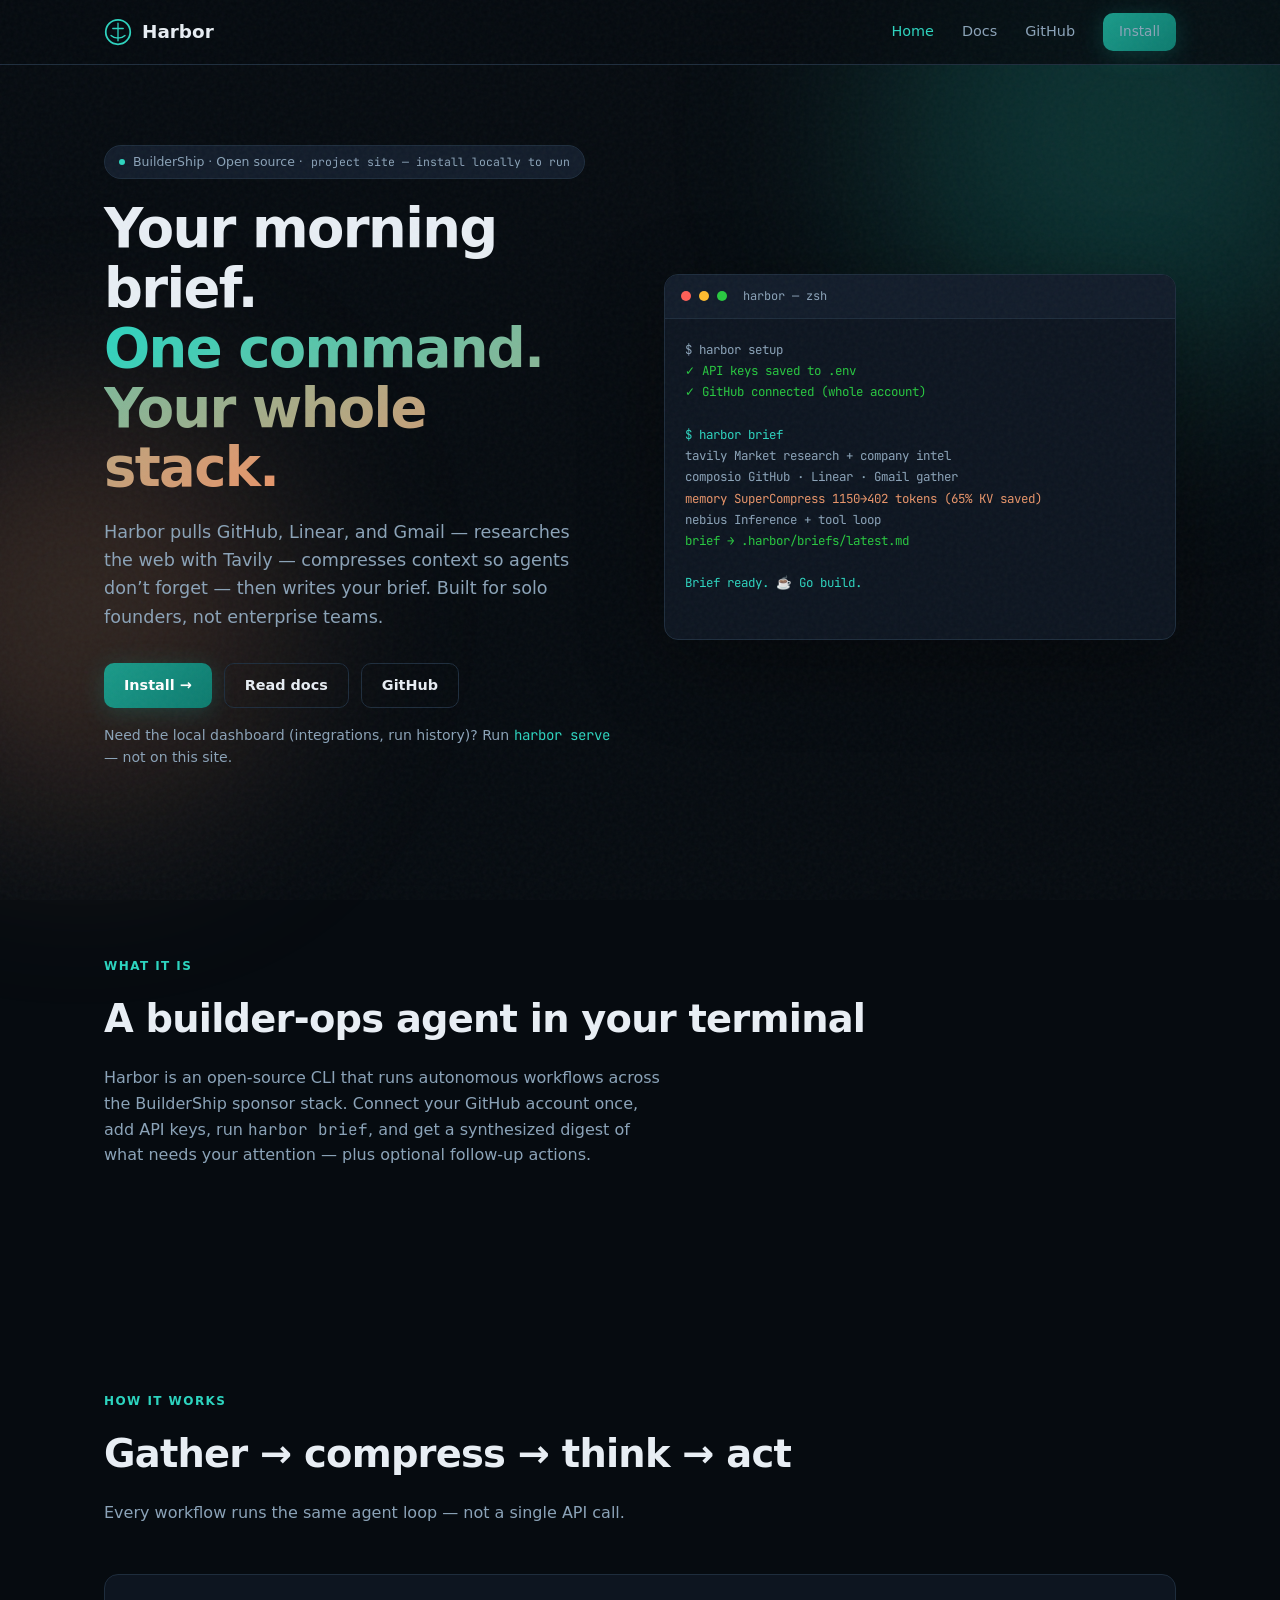
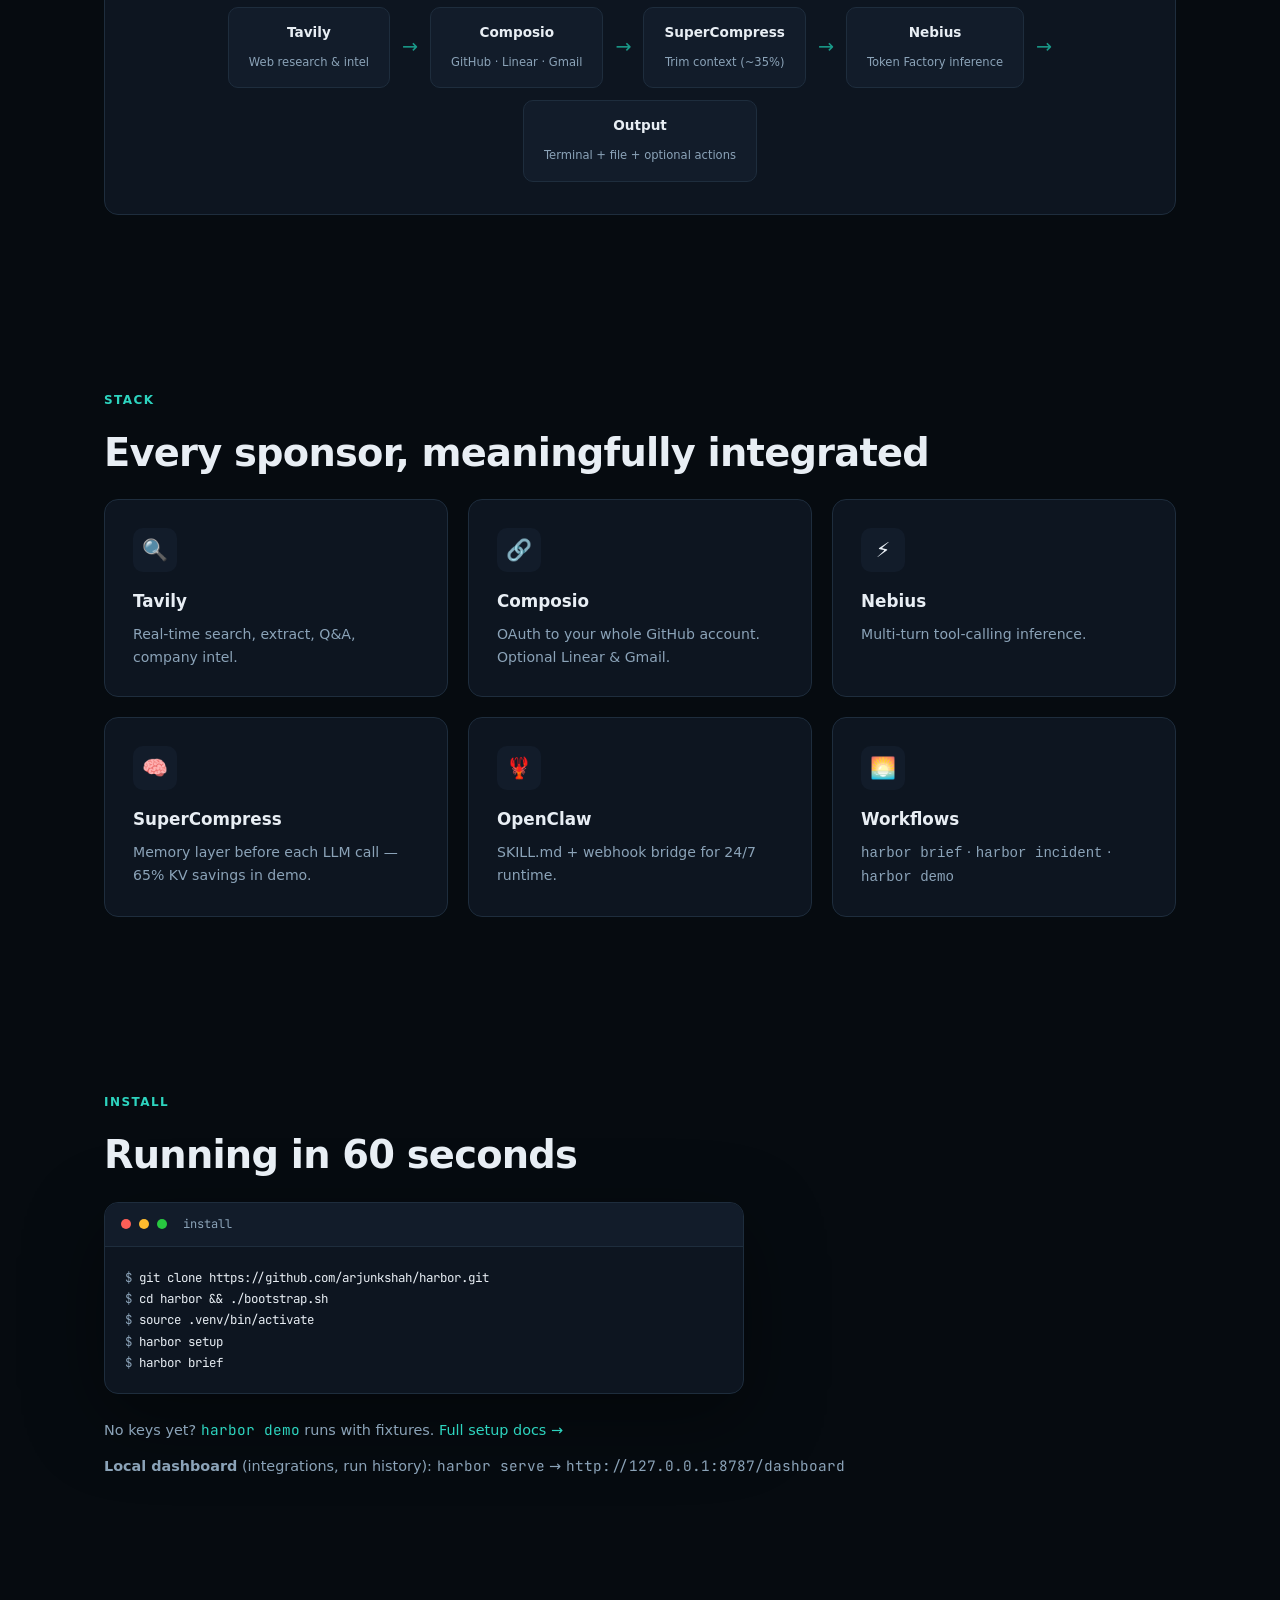
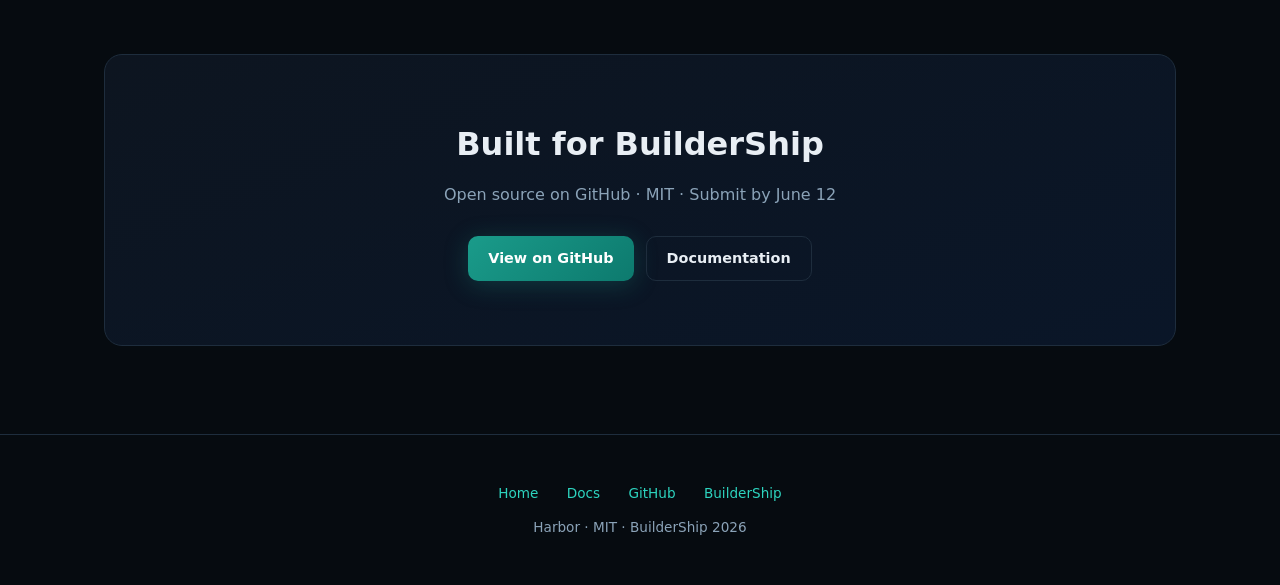
==== commit 950ef993: "Split public site from local dashboard UI GitHub Pages (web/) is now marketing + docs + install only" ====
--- a/web/index.html
+++ b/web/index.html
@@ -3,15 +3,15 @@
 <head>
   <meta charset="UTF-8" />
   <meta name="viewport" content="width=device-width, initial-scale=1.0" />
-  <title>Harbor — Builder ops agent for the BuilderShip stack</title>
-  <meta name="description" content="Autonomous morning briefs & incident response. Tavily + Composio + Nebius + OpenClaw + SuperCompress." />
+  <title>Harbor — Builder ops agent</title>
+  <meta name="description" content="Autonomous morning briefs for indie hackers. Tavily + Composio + Nebius + SuperCompress. Open source." />
   <link rel="preconnect" href="https://fonts.googleapis.com" />
   <link rel="preconnect" href="https://fonts.gstatic.com" crossorigin />
   <link href="https://fonts.googleapis.com/css2?family=DM+Sans:ital,opsz,wght@0,9..40,400;0,9..40,500;0,9..40,600;0,9..40,700;1,9..40,400&family=JetBrains+Mono:wght@400;500&display=swap" rel="stylesheet" />
   <link rel="stylesheet" href="assets/css/style.css" />
   <link rel="icon" href="data:image/svg+xml,<svg xmlns='http://www.w3.org/2000/svg' viewBox='0 0 100 100'><text y='.9em' font-size='90'>⚓</text></svg>" />
 </head>
-<body data-page="home">
+<body data-page="home" data-site="public">
   <div class="noise"></div>
   <div class="glow-orb glow-orb--1"></div>
   <div class="glow-orb glow-orb--2"></div>
@@ -34,16 +34,20 @@
       <div>
         <div class="badge">
           <span class="badge-dot"></span>
-          BuilderShip · OpenClaw hackathon · <span id="health-status">checking stack…</span>
+          BuilderShip · Open source · <span id="health-status">indie-hacker friendly</span>
         </div>
-        <h1>Your builder ops agent.<br /><em>One command. Full stack.</em></h1>
+        <h1>Your morning brief.<br /><em>One command. Your whole stack.</em></h1>
         <p class="hero-lead">
-          Harbor reads the web and your GitHub, Slack, Linear, and Gmail — compresses context so agents don’t forget — then posts your brief and files tickets.
+          Harbor pulls GitHub, Linear, and Gmail — researches the web with Tavily — compresses context so agents don’t forget — then writes your brief. Built for solo founders, not enterprise teams.
         </p>
         <div class="hero-cta">
-          <a href="dashboard.html" class="btn btn-primary">Open dashboard →</a>
+          <a href="#start" class="btn btn-primary">Install →</a>
           <a href="docs.html" class="btn btn-ghost">Read docs</a>
+          <a href="https://github.com/arjunkshah/harbor" class="btn btn-ghost" target="_blank" rel="noopener">GitHub</a>
         </div>
+        <p style="margin-top:16px;font-size:0.88rem;color:var(--text-muted)">
+          Need the local dashboard (integrations, run history)? Run <code style="font-family:var(--mono);color:var(--water-glow)">harbor serve</code> — not on this site.
+        </p>
       </div>
       <div class="terminal">
         <div class="terminal-bar">
@@ -56,121 +60,70 @@
       </div>
     </section>
 
-    <section id="problem">
-      <p class="section-label">The problem</p>
-      <h2 class="section-title">Agent loops die at turn&nbsp;4</h2>
+    <section id="what">
+      <p class="section-label">What it is</p>
+      <h2 class="section-title">A builder-ops agent in your terminal</h2>
       <p class="section-desc">
-        Tavily dumps docs. Composio pulls your whole repo. By the next inference call, FIFO eviction drops the code you needed — and your agent hallucinates the fix.
+        Harbor is an open-source CLI that runs autonomous workflows across the BuilderShip sponsor stack. Connect your GitHub account once, add API keys, run <code style="font-family:var(--mono)">harbor brief</code>, and get a synthesized digest of what needs your attention — plus optional follow-up actions.
       </p>
-      <div class="stats">
-        <div class="stat">
-          <div class="stat-value">65%</div>
-          <div class="stat-label">KV memory saved (demo)</div>
-        </div>
-        <div class="stat">
-          <div class="stat-value">4</div>
-          <div class="stat-label">Composio toolkits</div>
-        </div>
-        <div class="stat">
-          <div class="stat-value">6</div>
-          <div class="stat-label">Tavily surfaces</div>
-        </div>
-        <div class="stat">
-          <div class="stat-value">1</div>
-          <div class="stat-label">Command: harbor brief</div>
-        </div>
-      </div>
     </section>
 
     <section id="how">
       <p class="section-label">How it works</p>
       <h2 class="section-title">Gather → compress → think → act</h2>
-      <p class="section-desc">Every workflow runs the same pipeline. No single API call — a full agent loop.</p>
+      <p class="section-desc">Every workflow runs the same agent loop — not a single API call.</p>
       <div class="pipeline">
-        <div class="pipe-step"><strong>Tavily</strong><span>Search · extract · intel</span></div>
+        <div class="pipe-step"><strong>Tavily</strong><span>Web research & intel</span></div>
         <span class="pipe-arrow">→</span>
-        <div class="pipe-step"><strong>Composio</strong><span>GitHub · Slack · Linear · Gmail</span></div>
+        <div class="pipe-step"><strong>Composio</strong><span>GitHub · Linear · Gmail</span></div>
         <span class="pipe-arrow">→</span>
-        <div class="pipe-step"><strong>SuperCompress</strong><span>Trim context (~35% budget)</span></div>
+        <div class="pipe-step"><strong>SuperCompress</strong><span>Trim context (~35%)</span></div>
         <span class="pipe-arrow">→</span>
         <div class="pipe-step"><strong>Nebius</strong><span>Token Factory inference</span></div>
         <span class="pipe-arrow">→</span>
-        <div class="pipe-step"><strong>Composio</strong><span>Slack post · Linear tickets</span></div>
+        <div class="pipe-step"><strong>Output</strong><span>Terminal + file + optional actions</span></div>
       </div>
     </section>
 
     <section id="stack">
-      <p class="section-label">BuilderShip stack</p>
-      <h2 class="section-title">Every sponsor, deeply integrated</h2>
-      <p class="section-desc">Built for the rubric — meaningful integration across services, not a hello-world.</p>
+      <p class="section-label">Stack</p>
+      <h2 class="section-title">Every sponsor, meaningfully integrated</h2>
       <div class="grid-3">
         <article class="card">
           <div class="card-icon">🔍</div>
           <h3>Tavily</h3>
-          <p>Real-time web research layer for agents.</p>
-          <ul>
-            <li>search & search_multi</li>
-            <li>extract_urls</li>
-            <li>search_and_answer</li>
-            <li>company_intel · social_pulse</li>
-          </ul>
+          <p>Real-time search, extract, Q&A, company intel.</p>
         </article>
         <article class="card">
           <div class="card-icon">🔗</div>
           <h3>Composio</h3>
-          <p>OAuth + 250 apps. Read and write in one loop.</p>
-          <ul>
-            <li>GitHub PRs, issues, commits</li>
-            <li>Linear blocked / urgent tickets</li>
-            <li>Gmail unread digest</li>
-            <li>Slack post · Linear create</li>
-          </ul>
+          <p>OAuth to your whole GitHub account. Optional Linear & Gmail.</p>
         </article>
         <article class="card">
           <div class="card-icon">⚡</div>
           <h3>Nebius</h3>
-          <p>Token Factory inference with tool calling.</p>
-          <ul>
-            <li>Multi-turn agent loop</li>
-            <li>OpenAI-compatible API</li>
-            <li>Serverless deploy ready</li>
-          </ul>
+          <p>Multi-turn tool-calling inference.</p>
+        </article>
+        <article class="card">
+          <div class="card-icon">🧠</div>
+          <h3>SuperCompress</h3>
+          <p>Memory layer before each LLM call — 65% KV savings in demo.</p>
         </article>
         <article class="card">
           <div class="card-icon">🦞</div>
           <h3>OpenClaw</h3>
-          <p>24/7 runtime + webhook bridge.</p>
-          <ul>
-            <li>SKILL.md + cron example</li>
-            <li>/openclaw/chat endpoint</li>
-            <li>Composio plugin compatible</li>
-          </ul>
-        </article>
-        <article class="card">
-          <div class="card-icon">🧠</div>
-          <h3>SuperCompress</h3>
-          <p>~5K-param memory layer before each LLM call.</p>
-          <ul>
-            <li>Per-turn compress_for_turn()</li>
-            <li>99% vs 29% critical recall</li>
-            <li>CPU-only, milliseconds</li>
-          </ul>
+          <p>SKILL.md + webhook bridge for 24/7 runtime.</p>
         </article>
         <article class="card">
           <div class="card-icon">🌅</div>
           <h3>Workflows</h3>
-          <p>Product-shaped, not a toy demo.</p>
-          <ul>
-            <li><code>harbor brief</code> — morning ops</li>
-            <li><code>harbor incident</code> — response</li>
-            <li><code>harbor serve</code> — this site + API</li>
-          </ul>
+          <p><code>harbor brief</code> · <code>harbor incident</code> · <code>harbor demo</code></p>
         </article>
       </div>
     </section>
 
     <section id="start">
-      <p class="section-label">Quick start</p>
+      <p class="section-label">Install</p>
       <h2 class="section-title">Running in 60 seconds</h2>
       <div class="terminal" style="max-width: 640px;">
         <div class="terminal-bar">
@@ -181,24 +134,29 @@
         </div>
         <div class="terminal-body" style="min-height: auto;">
           <div><span class="t-dim">$</span> git clone https://github.com/arjunkshah/harbor.git</div>
-          <div><span class="t-dim">$</span> cd harbor && ./scripts/install_and_demo.sh</div>
-          <div><span class="t-dim">$</span> cp .env.example .env  <span class="t-dim"># add BuilderShip sponsor keys</span></div>
-          <div><span class="t-dim">$</span> harbor doctor && harbor brief</div>
+          <div><span class="t-dim">$</span> cd harbor && ./bootstrap.sh</div>
+          <div><span class="t-dim">$</span> source .venv/bin/activate</div>
+          <div><span class="t-dim">$</span> harbor setup</div>
+          <div><span class="t-dim">$</span> harbor brief</div>
         </div>
       </div>
       <p style="margin-top: 24px; color: var(--text-muted); font-size: 0.9rem;">
-        First time? Run <code style="font-family:var(--mono);color:var(--water-glow)">harbor setup</code> — interactive API key wizard.
-        <a href="docs.html#setup">Full docs →</a>
+        No keys yet? <code style="font-family:var(--mono);color:var(--water-glow)">harbor demo</code> runs with fixtures.
+        <a href="docs.html#setup">Full setup docs →</a>
+      </p>
+      <p style="margin-top: 12px; color: var(--text-muted); font-size: 0.9rem;">
+        <strong>Local dashboard</strong> (integrations, run history): <code style="font-family:var(--mono)">harbor serve</code> →
+        <code style="font-family:var(--mono)">http://127.0.0.1:8787/dashboard</code>
       </p>
     </section>
 
     <section>
       <div class="cta-block">
         <h2>Built for BuilderShip</h2>
-        <p>Submit by June 12 · Tag @ship_builders @nebiusai @composio @tavilyai @openclaw</p>
+        <p>Open source on GitHub · MIT · Submit by June 12</p>
         <div style="display: flex; gap: 12px; justify-content: center; flex-wrap: wrap;">
           <a href="https://github.com/arjunkshah/harbor" class="btn btn-primary">View on GitHub</a>
-          <a href="https://ship.builders/#apply" class="btn btn-ghost">Sign up to hack</a>
+          <a href="docs.html" class="btn btn-ghost">Documentation</a>
         </div>
       </div>
     </section>
@@ -207,8 +165,8 @@
   <footer>
     <div class="container">
       <p>
+        <a href="index.html">Home</a>
         <a href="docs.html">Docs</a>
-        <a href="dashboard.html">Dashboard</a>
         <a href="https://github.com/arjunkshah/harbor">GitHub</a>
         <a href="https://ship.builders">BuilderShip</a>
       </p>
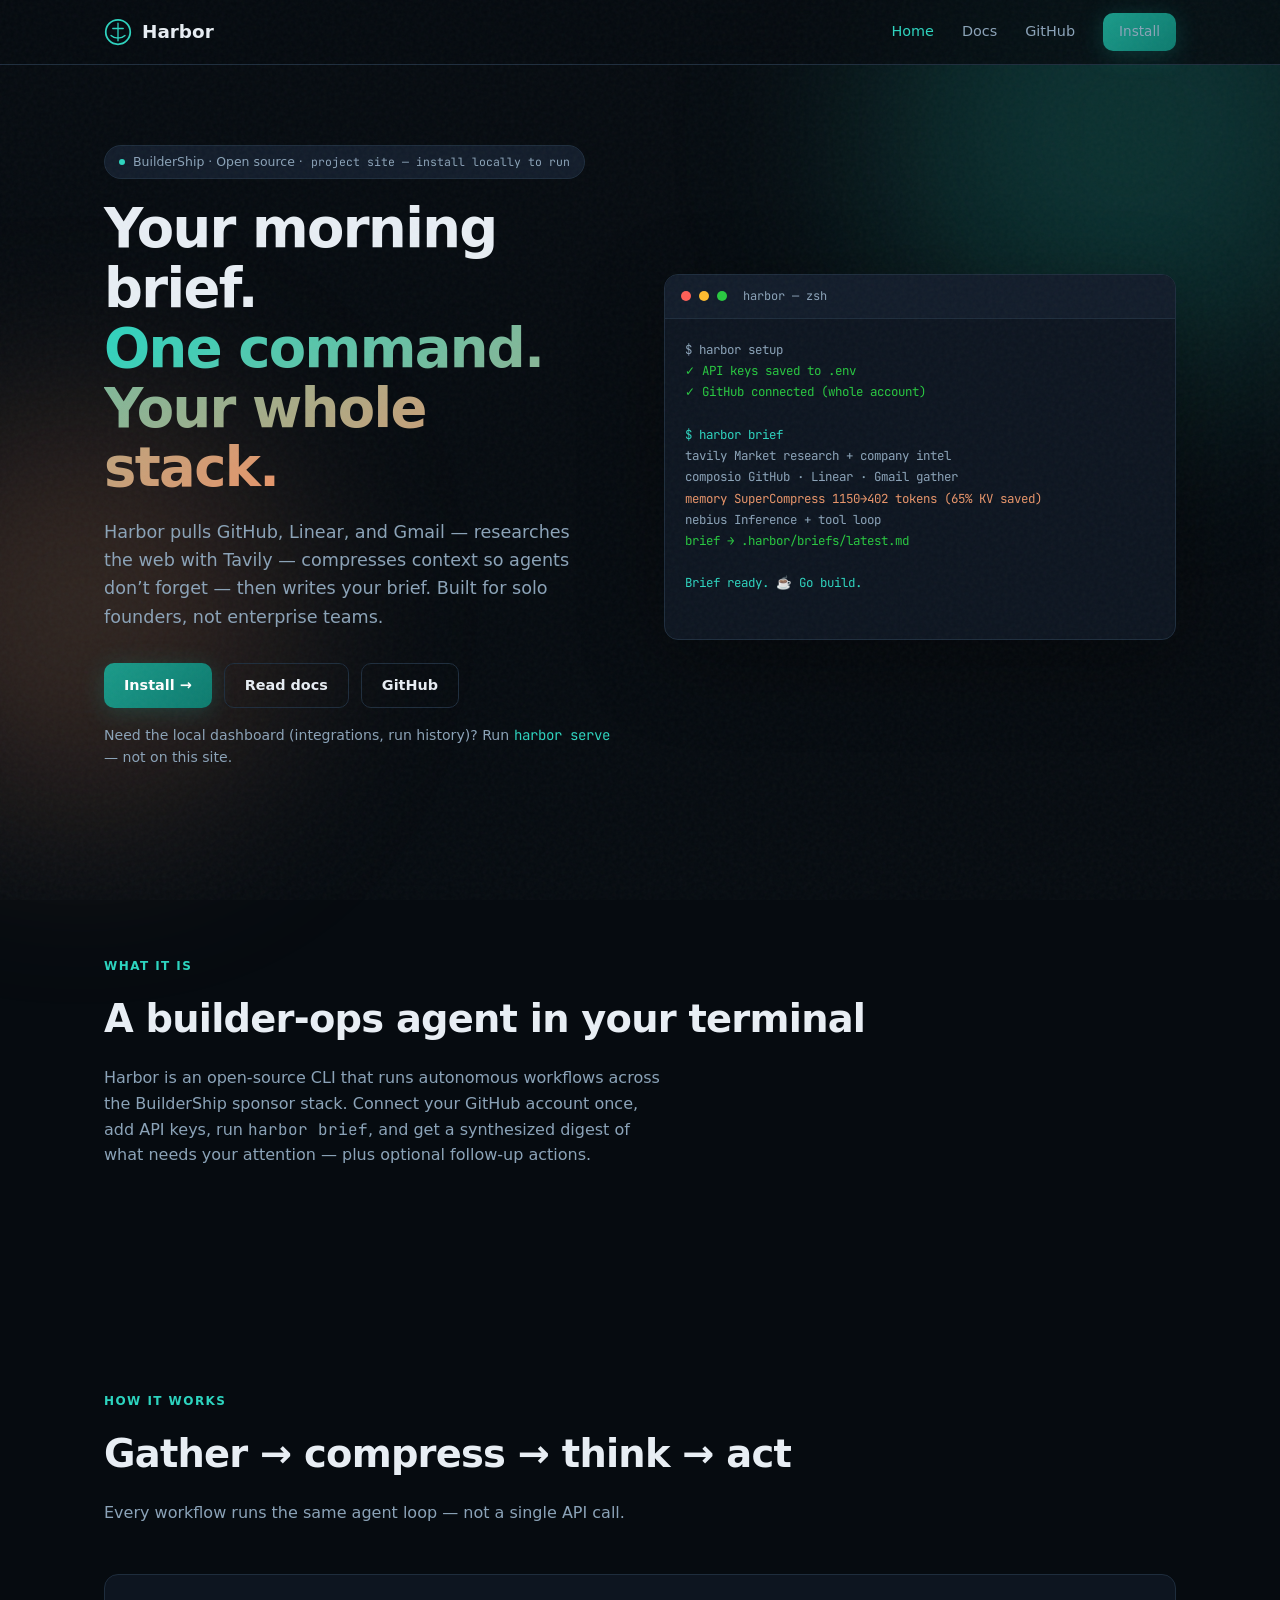
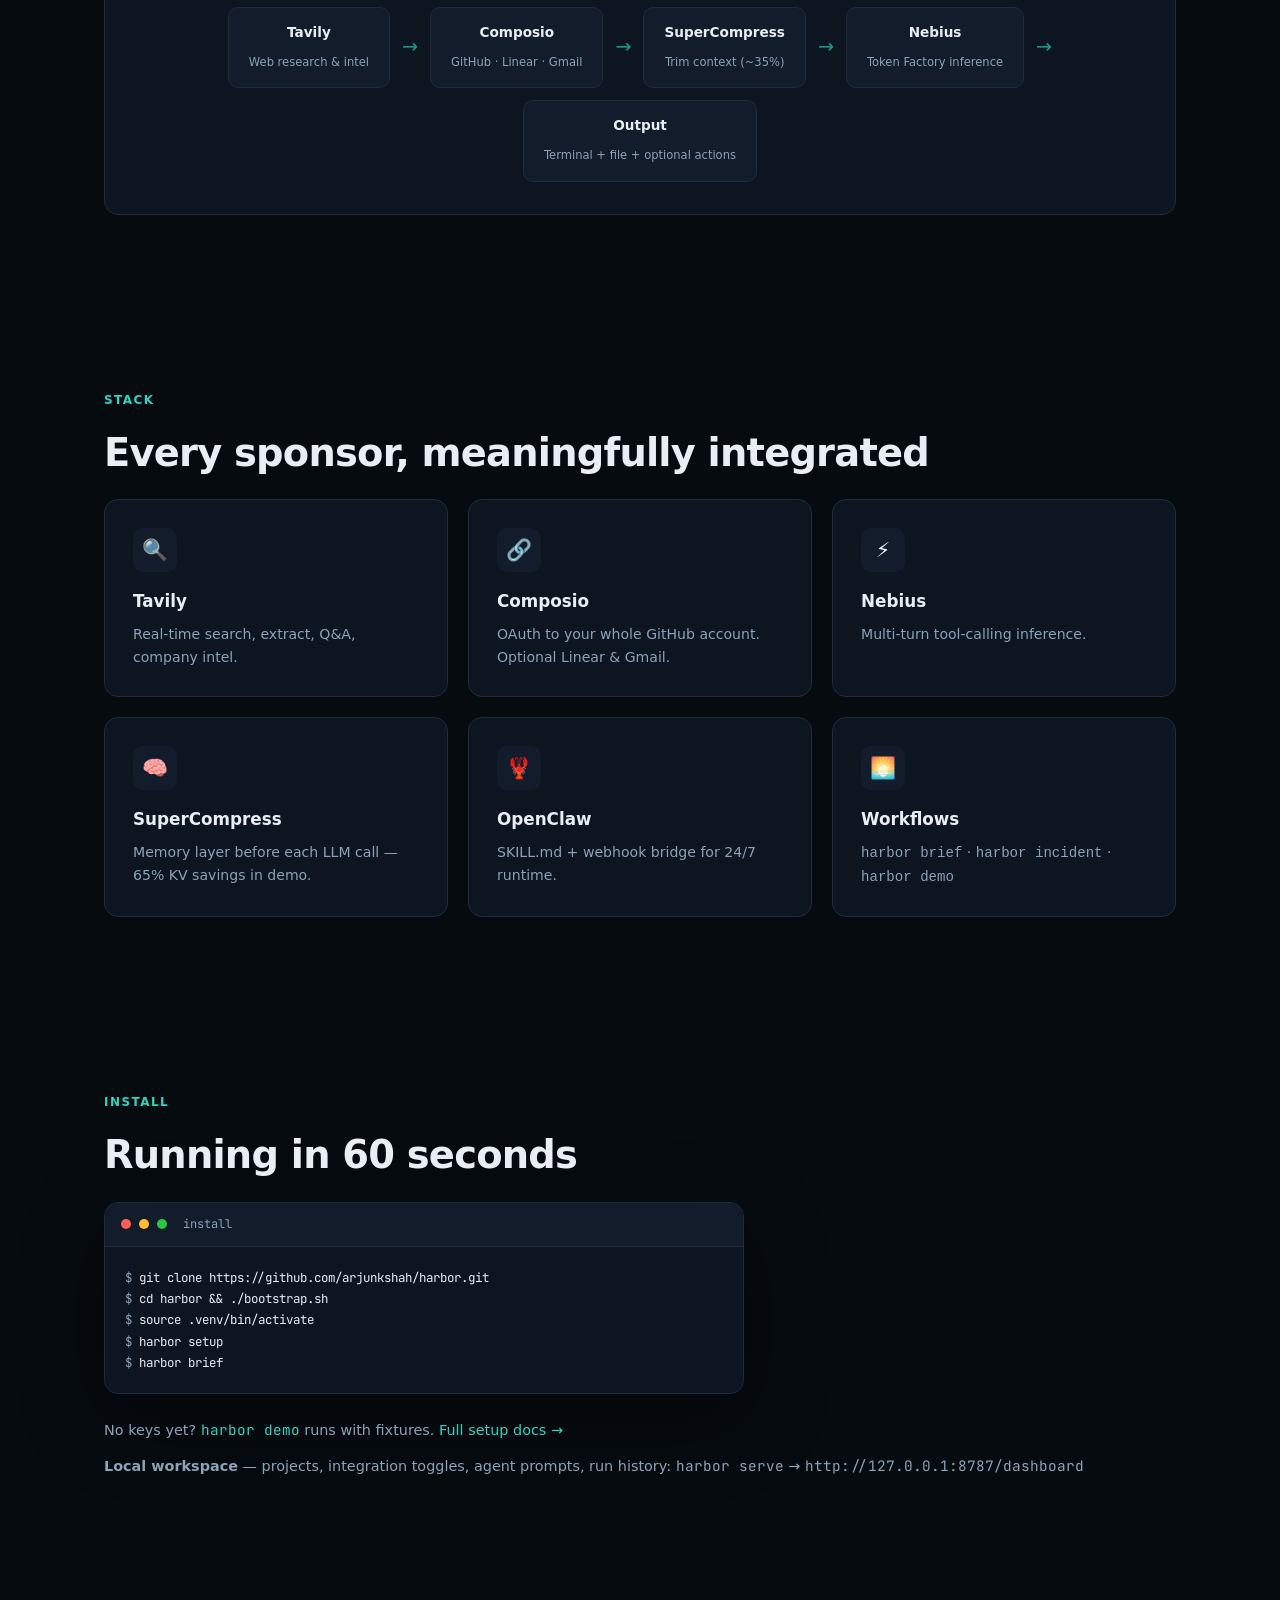
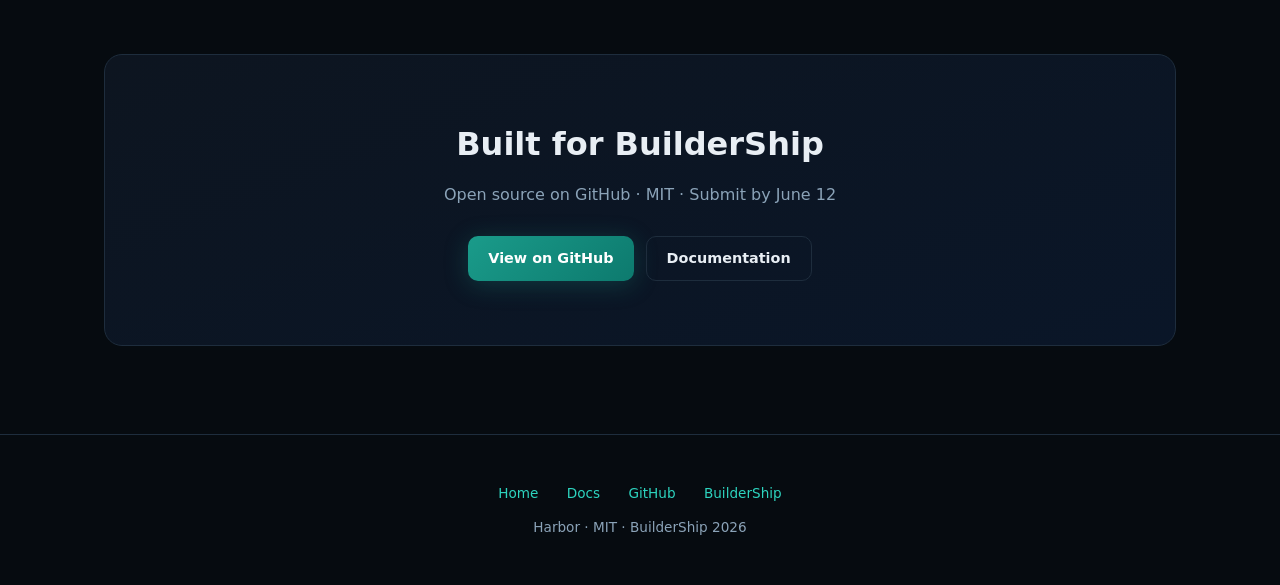
==== commit dbc4ac7e: "Add builder workspace: projects, integration picks, prompt visibility - Workspace layer (.harbor/wor" ====
--- a/web/index.html
+++ b/web/index.html
@@ -145,7 +145,8 @@
         <a href="docs.html#setup">Full setup docs →</a>
       </p>
       <p style="margin-top: 12px; color: var(--text-muted); font-size: 0.9rem;">
-        <strong>Local dashboard</strong> (integrations, run history): <code style="font-family:var(--mono)">harbor serve</code> →
+        <strong>Local workspace</strong> — projects, integration toggles, agent prompts, run history:
+        <code style="font-family:var(--mono)">harbor serve</code> →
         <code style="font-family:var(--mono)">http://127.0.0.1:8787/dashboard</code>
       </p>
     </section>
--- a/web/assets/css/style.css
+++ b/web/assets/css/style.css
@@ -576,3 +576,60 @@
   color: var(--water-glow);
 }
 
+.workspace-bar {
+  display: flex;
+  flex-wrap: wrap;
+  gap: 12px;
+  align-items: center;
+  margin: 16px 0 8px;
+  padding: 16px 20px;
+  background: var(--bg-card);
+  border: 1px solid var(--border);
+  border-radius: var(--radius);
+}
+.workspace-bar select {
+  padding: 8px 12px;
+  background: var(--bg-elevated);
+  border: 1px solid var(--border);
+  border-radius: 8px;
+  color: var(--text);
+  font-family: var(--sans);
+}
+.int-row {
+  display: flex;
+  align-items: flex-start;
+  gap: 12px;
+  padding: 12px 0;
+  border-bottom: 1px solid var(--border);
+}
+.int-row:last-child { border-bottom: none; }
+.int-row label { flex: 1; cursor: pointer; }
+.int-row small { display: block; color: var(--text-muted); font-size: 0.78rem; margin-top: 4px; }
+.int-badges { display: flex; gap: 6px; flex-wrap: wrap; margin-top: 6px; }
+.int-badge {
+  font-size: 0.68rem;
+  padding: 2px 8px;
+  border-radius: 999px;
+  background: var(--bg-elevated);
+  color: var(--text-muted);
+}
+.int-badge.on { background: var(--water-dim); color: var(--water-glow); }
+.prompt-block {
+  margin-bottom: 16px;
+  padding: 12px;
+  background: var(--bg-elevated);
+  border-radius: 10px;
+  font-size: 0.78rem;
+}
+.prompt-block h4 { font-size: 0.82rem; margin-bottom: 8px; color: var(--water-glow); }
+.prompt-block pre {
+  white-space: pre-wrap;
+  word-break: break-word;
+  font-family: var(--mono);
+  color: var(--text-muted);
+  max-height: 120px;
+  overflow: auto;
+}
+.diff-list { margin: 0; padding-left: 18px; font-size: 0.85rem; color: var(--text-muted); }
+.diff-list li { margin-bottom: 6px; }
+
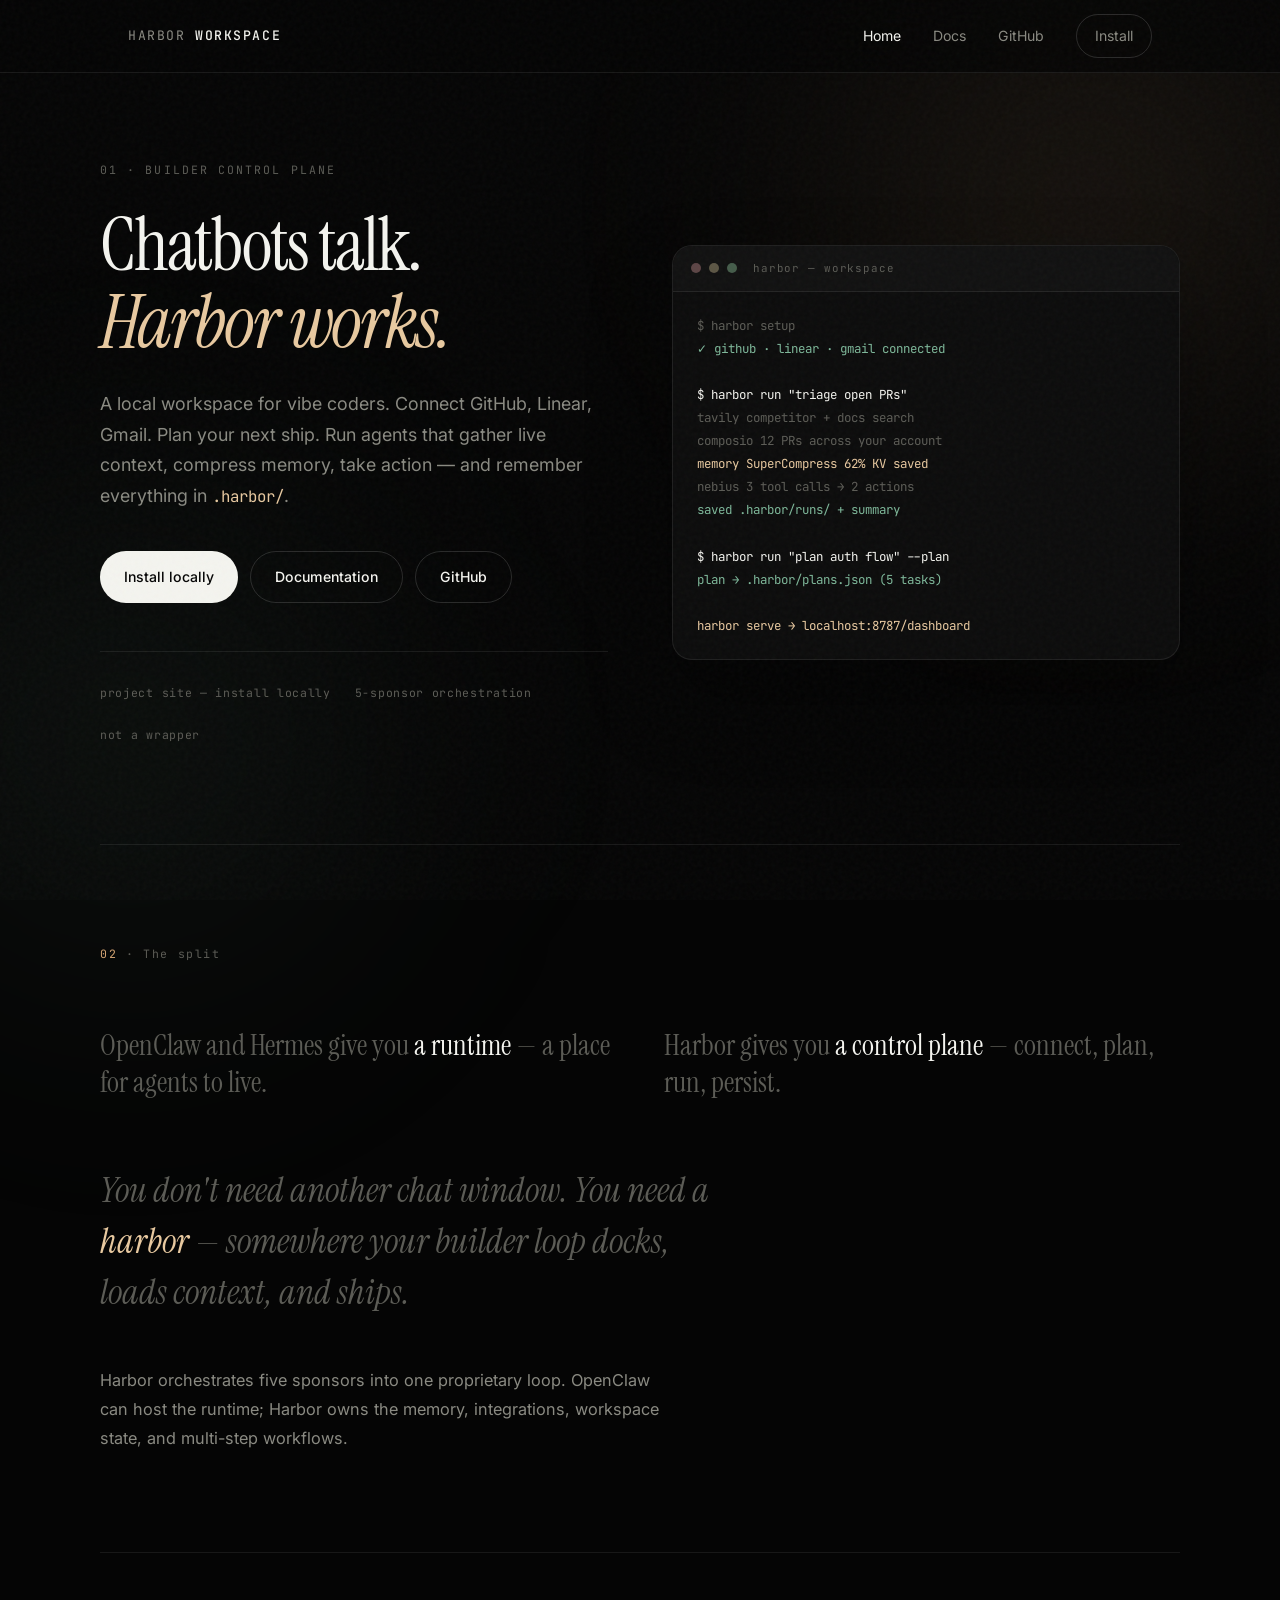
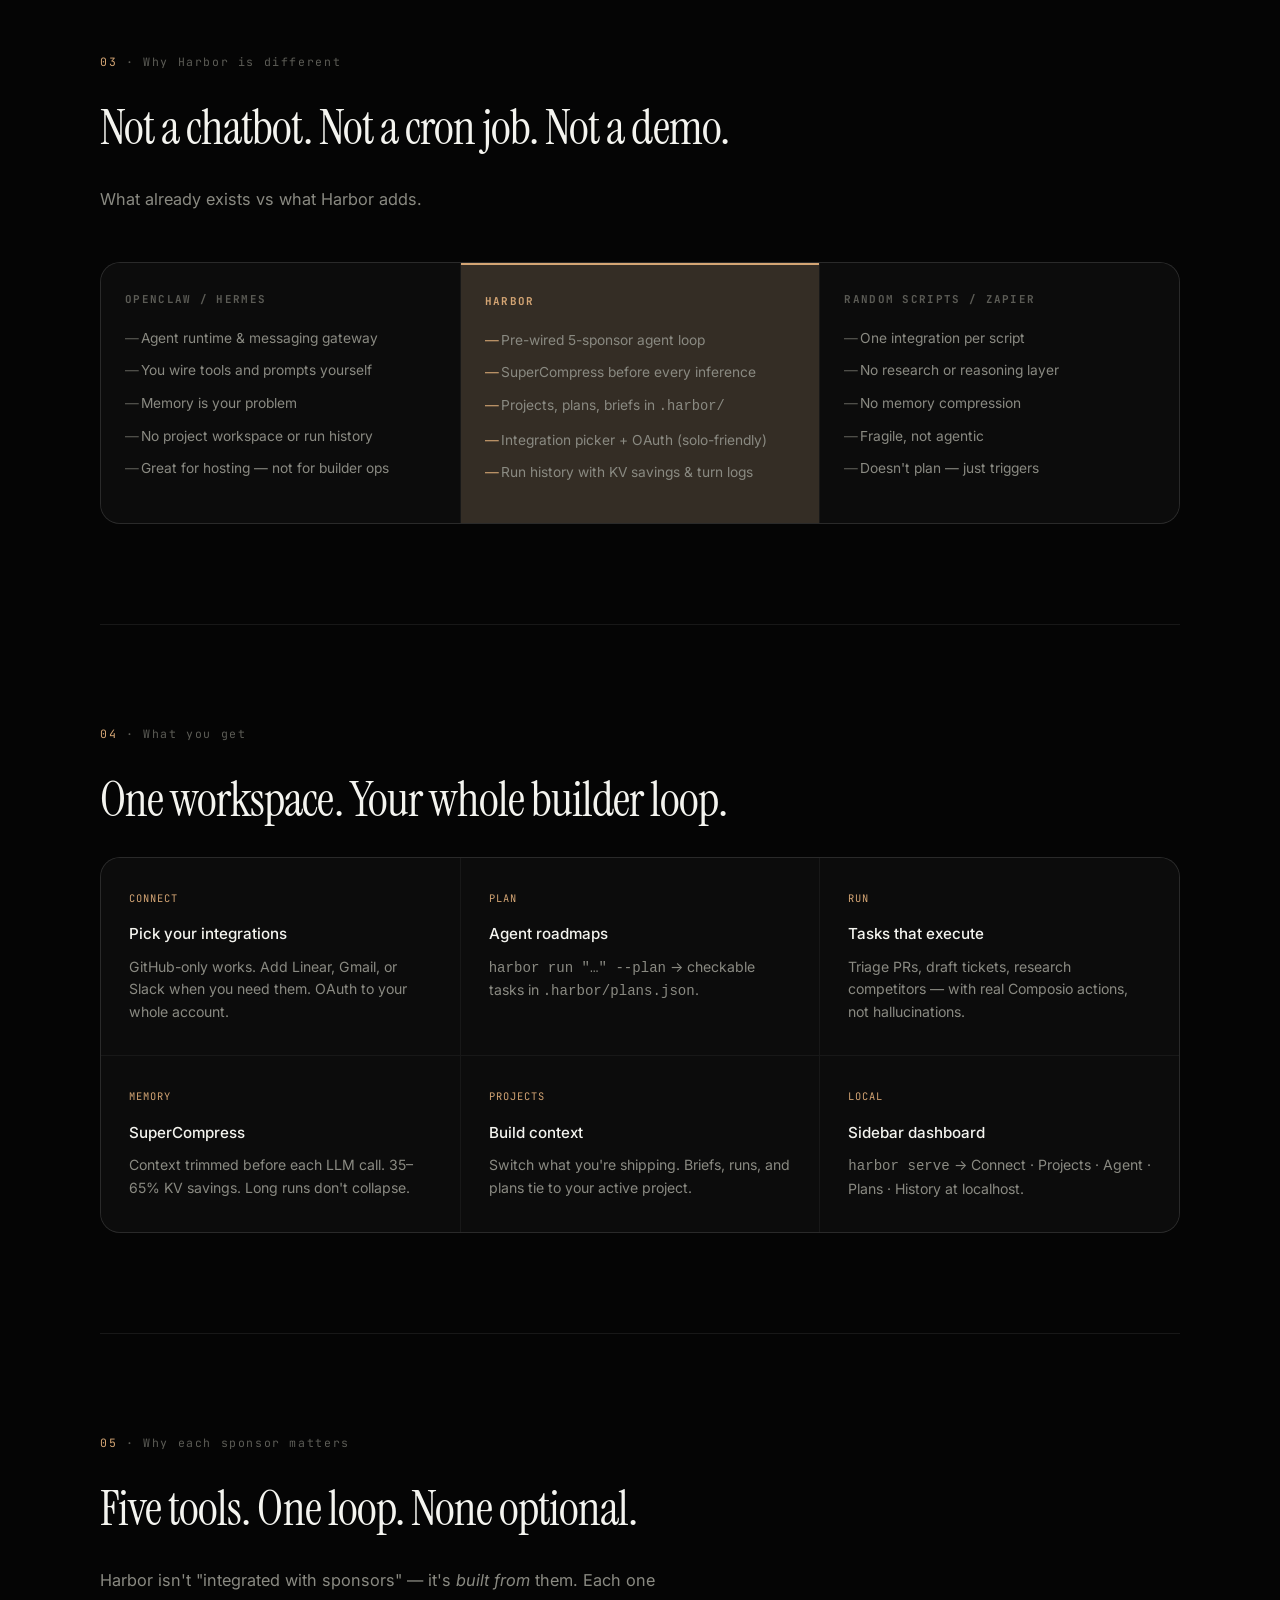
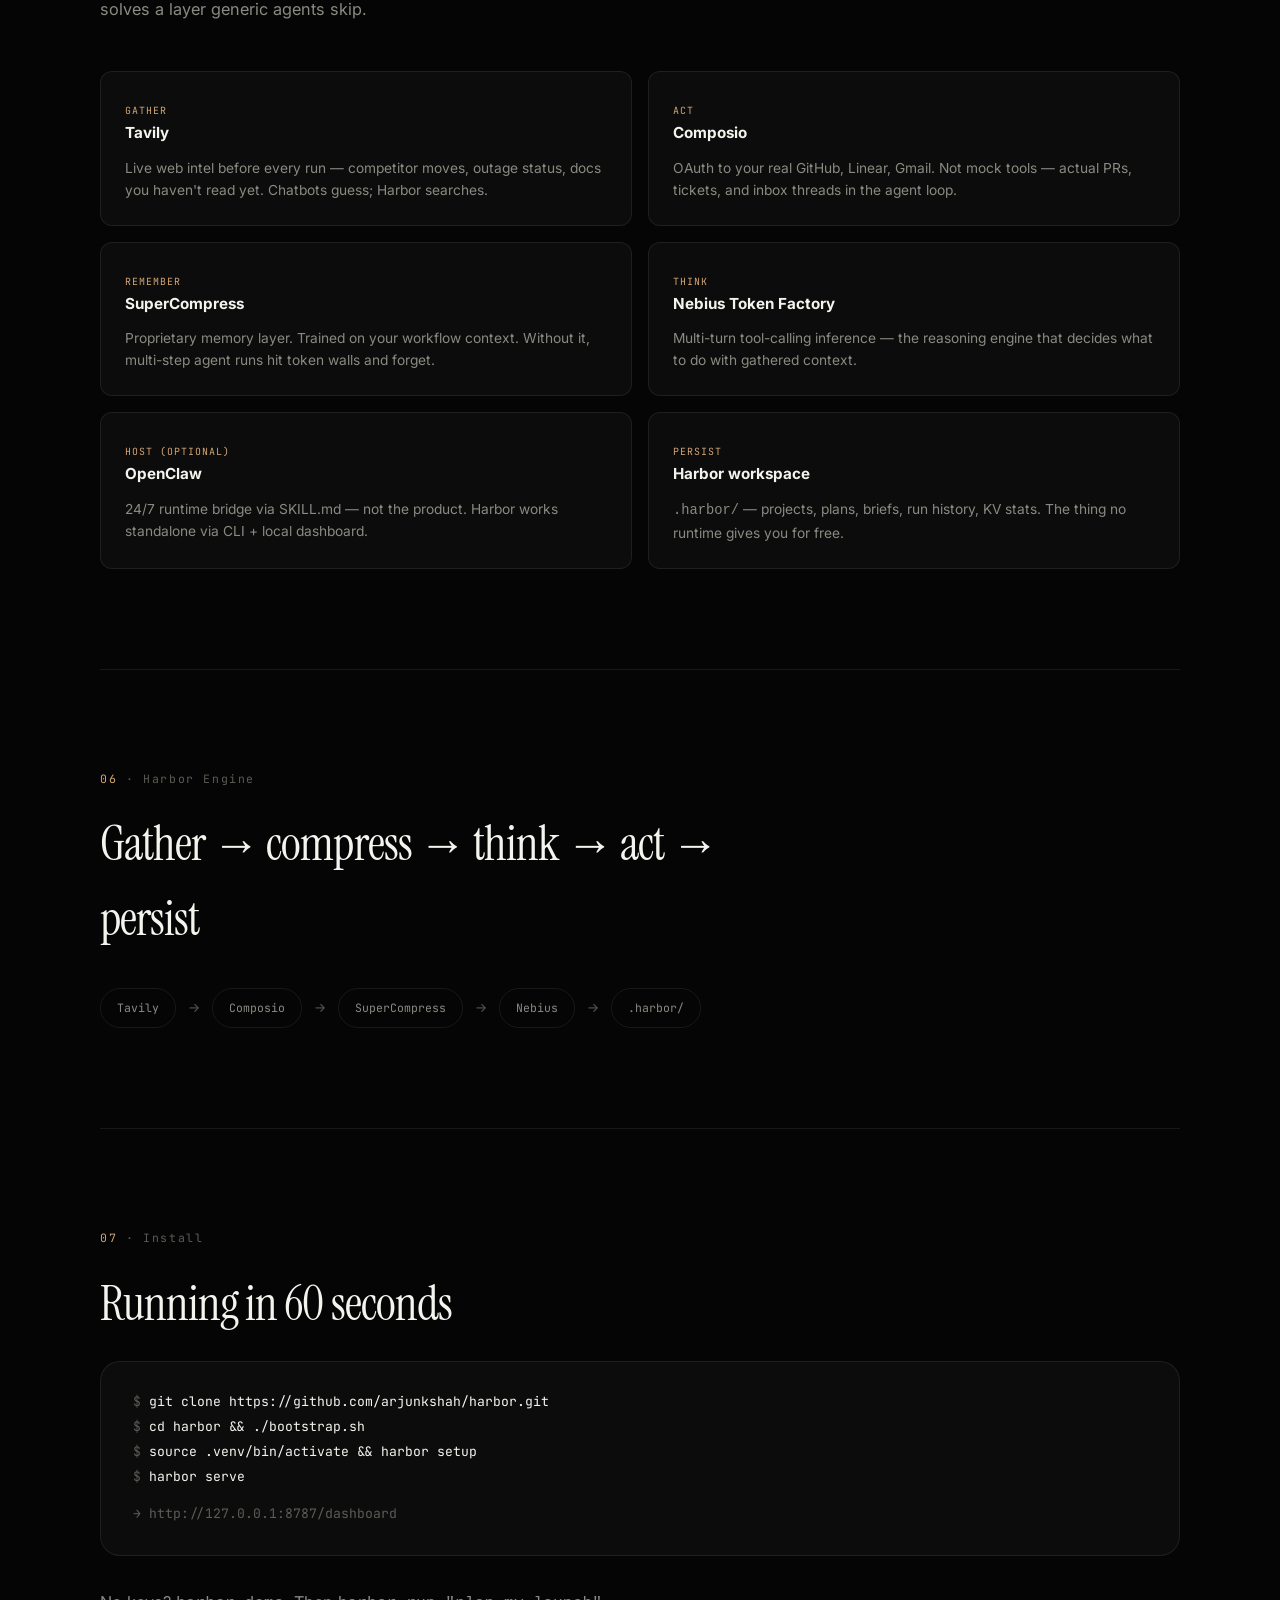
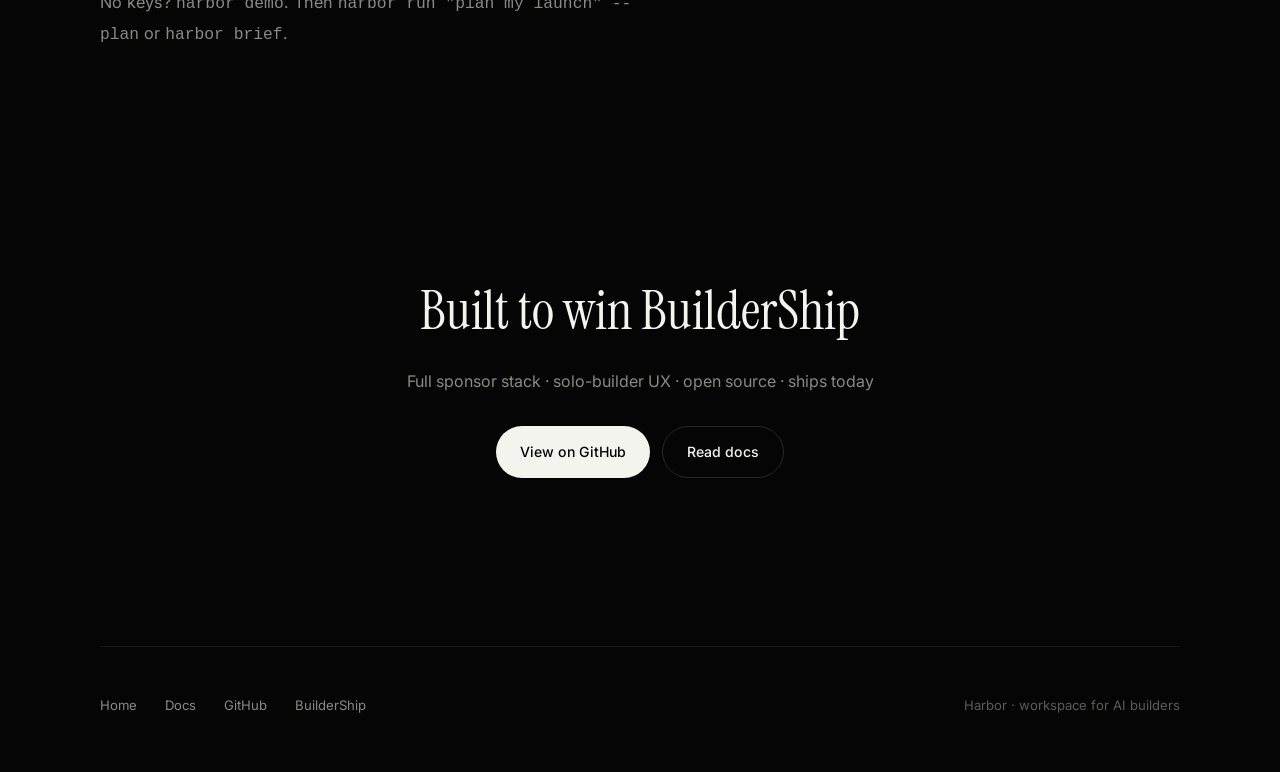
==== commit 65be28de: "Redesign public site and ship full builder workspace. Editorial marketing site with differentiation " ====
--- a/web/index.html
+++ b/web/index.html
@@ -3,176 +3,233 @@
 <head>
   <meta charset="UTF-8" />
   <meta name="viewport" content="width=device-width, initial-scale=1.0" />
-  <title>Harbor — Builder ops agent</title>
-  <meta name="description" content="Autonomous morning briefs for indie hackers. Tavily + Composio + Nebius + SuperCompress. Open source." />
+  <title>Harbor — Workspace for AI builders</title>
+  <meta name="description" content="Connect your stack. Plan what to ship. Run agents that work — not chatbots that talk. Harbor is the builder control plane." />
   <link rel="preconnect" href="https://fonts.googleapis.com" />
   <link rel="preconnect" href="https://fonts.gstatic.com" crossorigin />
-  <link href="https://fonts.googleapis.com/css2?family=DM+Sans:ital,opsz,wght@0,9..40,400;0,9..40,500;0,9..40,600;0,9..40,700;1,9..40,400&family=JetBrains+Mono:wght@400;500&display=swap" rel="stylesheet" />
-  <link rel="stylesheet" href="assets/css/style.css" />
+  <link href="https://fonts.googleapis.com/css2?family=Instrument+Serif:ital@0;1&family=Inter:wght@400;500;600&family=JetBrains+Mono:wght@400;500&display=swap" rel="stylesheet" />
+  <link rel="stylesheet" href="assets/css/site.css" />
   <link rel="icon" href="data:image/svg+xml,<svg xmlns='http://www.w3.org/2000/svg' viewBox='0 0 100 100'><text y='.9em' font-size='90'>⚓</text></svg>" />
 </head>
-<body data-page="home" data-site="public">
-  <div class="noise"></div>
-  <div class="glow-orb glow-orb--1"></div>
-  <div class="glow-orb glow-orb--2"></div>
-
-  <nav class="nav">
-    <div class="container nav-inner">
-      <a href="index.html" class="logo">
-        <svg viewBox="0 0 32 32" fill="none" aria-hidden="true">
-          <circle cx="16" cy="16" r="14" stroke="#2dd4bf" stroke-width="2"/>
-          <path d="M16 6v20M10 12h12M8 20c2 2 4 3 8 3s6-1 8-3" stroke="#2dd4bf" stroke-width="1.5" stroke-linecap="round"/>
-        </svg>
-        Harbor
-      </a>
-      <div class="nav-links" id="nav-links"></div>
+<body class="site" data-page="home" data-site="public">
+  <div class="site-grain"></div>
+  <div class="site-glow site-glow--a"></div>
+  <div class="site-glow site-glow--b"></div>
+
+  <nav class="site-nav">
+    <div class="container site-nav-inner">
+      <a href="index.html" class="site-logo">Harbor <strong>workspace</strong></a>
+      <div class="site-nav-links" id="nav-links"></div>
     </div>
   </nav>
 
-  <main class="container">
-    <section class="hero">
-      <div>
-        <div class="badge">
-          <span class="badge-dot"></span>
-          BuilderShip · Open source · <span id="health-status">indie-hacker friendly</span>
-        </div>
-        <h1>Your morning brief.<br /><em>One command. Your whole stack.</em></h1>
-        <p class="hero-lead">
-          Harbor pulls GitHub, Linear, and Gmail — researches the web with Tavily — compresses context so agents don’t forget — then writes your brief. Built for solo founders, not enterprise teams.
+  <main>
+    <section class="container hero-layout site-hero">
+      <div class="site-hero-copy">
+        <p class="site-eyebrow">01 · Builder control plane</p>
+        <h1>Chatbots talk.<br /><em>Harbor works.</em></h1>
+        <p class="site-lead">
+          A local workspace for vibe coders. Connect GitHub, Linear, Gmail.
+          Plan your next ship. Run agents that gather live context, compress memory,
+          take action — and remember everything in <code>.harbor/</code>.
         </p>
-        <div class="hero-cta">
-          <a href="#start" class="btn btn-primary">Install →</a>
-          <a href="docs.html" class="btn btn-ghost">Read docs</a>
-          <a href="https://github.com/arjunkshah/harbor" class="btn btn-ghost" target="_blank" rel="noopener">GitHub</a>
-        </div>
-        <p style="margin-top:16px;font-size:0.88rem;color:var(--text-muted)">
-          Need the local dashboard (integrations, run history)? Run <code style="font-family:var(--mono);color:var(--water-glow)">harbor serve</code> — not on this site.
-        </p>
-      </div>
-      <div class="terminal">
-        <div class="terminal-bar">
-          <span class="terminal-dot terminal-dot--r"></span>
-          <span class="terminal-dot terminal-dot--y"></span>
-          <span class="terminal-dot terminal-dot--g"></span>
-          <span class="terminal-title">harbor — zsh</span>
-        </div>
-        <div class="terminal-body" id="terminal-body"></div>
-      </div>
-    </section>
-
-    <section id="what">
-      <p class="section-label">What it is</p>
-      <h2 class="section-title">A builder-ops agent in your terminal</h2>
-      <p class="section-desc">
-        Harbor is an open-source CLI that runs autonomous workflows across the BuilderShip sponsor stack. Connect your GitHub account once, add API keys, run <code style="font-family:var(--mono)">harbor brief</code>, and get a synthesized digest of what needs your attention — plus optional follow-up actions.
+        <div class="site-hero-actions">
+          <a href="#install" class="btn btn-fill">Install locally</a>
+          <a href="docs.html" class="btn btn-line">Documentation</a>
+          <a href="https://github.com/arjunkshah/harbor" class="btn btn-line" target="_blank" rel="noopener">GitHub</a>
+        </div>
+        <div class="site-proof">
+          <span id="health-status">open source · BuilderShip 2026</span>
+          <span>5-sponsor orchestration</span>
+          <span>not a wrapper</span>
+        </div>
+      </div>
+      <div class="term" aria-hidden="true">
+        <div class="term-bar">
+          <span class="term-dot term-dot--r"></span>
+          <span class="term-dot term-dot--y"></span>
+          <span class="term-dot term-dot--g"></span>
+          <span class="term-title">harbor — workspace</span>
+        </div>
+        <div class="term-body" id="terminal-body"></div>
+      </div>
+    </section>
+
+    <section class="container site-section">
+      <p class="section-num"><span>02</span> · The split</p>
+      <div class="split-headline">
+        <blockquote>OpenClaw and Hermes give you <strong>a runtime</strong> — a place for agents to live.</blockquote>
+        <blockquote>Harbor gives you <strong>a control plane</strong> — connect, plan, run, persist.</blockquote>
+      </div>
+      <p class="poetic">You don't need another chat window. You need a <em>harbor</em> — somewhere your builder loop docks, loads context, and ships.</p>
+      <p class="section-body" style="margin-bottom:0">
+        Harbor orchestrates five sponsors into one proprietary loop. OpenClaw can host the runtime;
+        Harbor owns the memory, integrations, workspace state, and multi-step workflows.
       </p>
     </section>
 
-    <section id="how">
-      <p class="section-label">How it works</p>
-      <h2 class="section-title">Gather → compress → think → act</h2>
-      <p class="section-desc">Every workflow runs the same agent loop — not a single API call.</p>
-      <div class="pipeline">
-        <div class="pipe-step"><strong>Tavily</strong><span>Web research & intel</span></div>
-        <span class="pipe-arrow">→</span>
-        <div class="pipe-step"><strong>Composio</strong><span>GitHub · Linear · Gmail</span></div>
-        <span class="pipe-arrow">→</span>
-        <div class="pipe-step"><strong>SuperCompress</strong><span>Trim context (~35%)</span></div>
-        <span class="pipe-arrow">→</span>
-        <div class="pipe-step"><strong>Nebius</strong><span>Token Factory inference</span></div>
-        <span class="pipe-arrow">→</span>
-        <div class="pipe-step"><strong>Output</strong><span>Terminal + file + optional actions</span></div>
-      </div>
-    </section>
-
-    <section id="stack">
-      <p class="section-label">Stack</p>
-      <h2 class="section-title">Every sponsor, meaningfully integrated</h2>
-      <div class="grid-3">
-        <article class="card">
-          <div class="card-icon">🔍</div>
-          <h3>Tavily</h3>
-          <p>Real-time search, extract, Q&A, company intel.</p>
-        </article>
-        <article class="card">
-          <div class="card-icon">🔗</div>
-          <h3>Composio</h3>
-          <p>OAuth to your whole GitHub account. Optional Linear & Gmail.</p>
-        </article>
-        <article class="card">
-          <div class="card-icon">⚡</div>
-          <h3>Nebius</h3>
-          <p>Multi-turn tool-calling inference.</p>
-        </article>
-        <article class="card">
-          <div class="card-icon">🧠</div>
+    <section class="container site-section" id="why">
+      <p class="section-num"><span>03</span> · Why Harbor is different</p>
+      <h2>Not a chatbot. Not a cron job. Not a demo.</h2>
+      <p class="section-body">What already exists vs what Harbor adds.</p>
+      <div class="compare-grid">
+        <div class="compare-col">
+          <h3>OpenClaw / Hermes</h3>
+          <ul>
+            <li>Agent runtime &amp; messaging gateway</li>
+            <li>You wire tools and prompts yourself</li>
+            <li>Memory is your problem</li>
+            <li>No project workspace or run history</li>
+            <li>Great for hosting — not for builder ops</li>
+          </ul>
+        </div>
+        <div class="compare-col highlight">
+          <h3>Harbor</h3>
+          <ul>
+            <li>Pre-wired 5-sponsor agent loop</li>
+            <li>SuperCompress before every inference</li>
+            <li>Projects, plans, briefs in <code>.harbor/</code></li>
+            <li>Integration picker + OAuth (solo-friendly)</li>
+            <li>Run history with KV savings &amp; turn logs</li>
+          </ul>
+        </div>
+        <div class="compare-col">
+          <h3>Random scripts / Zapier</h3>
+          <ul>
+            <li>One integration per script</li>
+            <li>No research or reasoning layer</li>
+            <li>No memory compression</li>
+            <li>Fragile, not agentic</li>
+            <li>Doesn't plan — just triggers</li>
+          </ul>
+        </div>
+      </div>
+    </section>
+
+    <section class="container site-section">
+      <p class="section-num"><span>04</span> · What you get</p>
+      <h2>One workspace. Your whole builder loop.</h2>
+      <div class="feature-grid">
+        <article class="feature-cell">
+          <span class="feature-tag">Connect</span>
+          <h3>Pick your integrations</h3>
+          <p>GitHub-only works. Add Linear, Gmail, or Slack when you need them. OAuth to your whole account.</p>
+        </article>
+        <article class="feature-cell">
+          <span class="feature-tag">Plan</span>
+          <h3>Agent roadmaps</h3>
+          <p><code>harbor run "…" --plan</code> → checkable tasks in <code>.harbor/plans.json</code>.</p>
+        </article>
+        <article class="feature-cell">
+          <span class="feature-tag">Run</span>
+          <h3>Tasks that execute</h3>
+          <p>Triage PRs, draft tickets, research competitors — with real Composio actions, not hallucinations.</p>
+        </article>
+        <article class="feature-cell">
+          <span class="feature-tag">Memory</span>
           <h3>SuperCompress</h3>
-          <p>Memory layer before each LLM call — 65% KV savings in demo.</p>
-        </article>
-        <article class="card">
-          <div class="card-icon">🦞</div>
-          <h3>OpenClaw</h3>
-          <p>SKILL.md + webhook bridge for 24/7 runtime.</p>
-        </article>
-        <article class="card">
-          <div class="card-icon">🌅</div>
-          <h3>Workflows</h3>
-          <p><code>harbor brief</code> · <code>harbor incident</code> · <code>harbor demo</code></p>
-        </article>
-      </div>
-    </section>
-
-    <section id="start">
-      <p class="section-label">Install</p>
-      <h2 class="section-title">Running in 60 seconds</h2>
-      <div class="terminal" style="max-width: 640px;">
-        <div class="terminal-bar">
-          <span class="terminal-dot terminal-dot--r"></span>
-          <span class="terminal-dot terminal-dot--y"></span>
-          <span class="terminal-dot terminal-dot--g"></span>
-          <span class="terminal-title">install</span>
-        </div>
-        <div class="terminal-body" style="min-height: auto;">
-          <div><span class="t-dim">$</span> git clone https://github.com/arjunkshah/harbor.git</div>
-          <div><span class="t-dim">$</span> cd harbor && ./bootstrap.sh</div>
-          <div><span class="t-dim">$</span> source .venv/bin/activate</div>
-          <div><span class="t-dim">$</span> harbor setup</div>
-          <div><span class="t-dim">$</span> harbor brief</div>
-        </div>
-      </div>
-      <p style="margin-top: 24px; color: var(--text-muted); font-size: 0.9rem;">
-        No keys yet? <code style="font-family:var(--mono);color:var(--water-glow)">harbor demo</code> runs with fixtures.
-        <a href="docs.html#setup">Full setup docs →</a>
+          <p>Context trimmed before each LLM call. 35–65% KV savings. Long runs don't collapse.</p>
+        </article>
+        <article class="feature-cell">
+          <span class="feature-tag">Projects</span>
+          <h3>Build context</h3>
+          <p>Switch what you're shipping. Briefs, runs, and plans tie to your active project.</p>
+        </article>
+        <article class="feature-cell">
+          <span class="feature-tag">Local</span>
+          <h3>Sidebar dashboard</h3>
+          <p><code>harbor serve</code> → Connect · Projects · Agent · Plans · History at localhost.</p>
+        </article>
+      </div>
+    </section>
+
+    <section class="container site-section">
+      <p class="section-num"><span>05</span> · Why each sponsor matters</p>
+      <h2>Five tools. One loop. None optional.</h2>
+      <p class="section-body">Harbor isn't "integrated with sponsors" — it's <em>built from</em> them. Each one solves a layer generic agents skip.</p>
+      <div class="sponsor-grid">
+        <article class="sponsor-card">
+          <span>Gather</span>
+          <strong>Tavily</strong>
+          <p>Live web intel before every run — competitor moves, outage status, docs you haven't read yet. Chatbots guess; Harbor searches.</p>
+        </article>
+        <article class="sponsor-card">
+          <span>Act</span>
+          <strong>Composio</strong>
+          <p>OAuth to your real GitHub, Linear, Gmail. Not mock tools — actual PRs, tickets, and inbox threads in the agent loop.</p>
+        </article>
+        <article class="sponsor-card">
+          <span>Remember</span>
+          <strong>SuperCompress</strong>
+          <p>Proprietary memory layer. Trained on your workflow context. Without it, multi-step agent runs hit token walls and forget.</p>
+        </article>
+        <article class="sponsor-card">
+          <span>Think</span>
+          <strong>Nebius Token Factory</strong>
+          <p>Multi-turn tool-calling inference — the reasoning engine that decides what to do with gathered context.</p>
+        </article>
+        <article class="sponsor-card">
+          <span>Host (optional)</span>
+          <strong>OpenClaw</strong>
+          <p>24/7 runtime bridge via SKILL.md — not the product. Harbor works standalone via CLI + local dashboard.</p>
+        </article>
+        <article class="sponsor-card">
+          <span>Persist</span>
+          <strong>Harbor workspace</strong>
+          <p><code>.harbor/</code> — projects, plans, briefs, run history, KV stats. The thing no runtime gives you for free.</p>
+        </article>
+      </div>
+    </section>
+
+    <section class="container site-section">
+      <p class="section-num"><span>06</span> · Harbor Engine</p>
+      <h2>Gather → compress → think → act → persist</h2>
+      <div class="pipeline-row">
+        <span class="pipe-chip">Tavily</span>
+        <span class="pipe-arrow">→</span>
+        <span class="pipe-chip">Composio</span>
+        <span class="pipe-arrow">→</span>
+        <span class="pipe-chip">SuperCompress</span>
+        <span class="pipe-arrow">→</span>
+        <span class="pipe-chip">Nebius</span>
+        <span class="pipe-arrow">→</span>
+        <span class="pipe-chip">.harbor/</span>
+      </div>
+    </section>
+
+    <section class="container site-section" id="install">
+      <p class="section-num"><span>07</span> · Install</p>
+      <h2>Running in 60 seconds</h2>
+      <div class="install-block">
+        <div><span class="dim">$</span> <span class="cmd">git clone https://github.com/arjunkshah/harbor.git</span></div>
+        <div><span class="dim">$</span> <span class="cmd">cd harbor && ./bootstrap.sh</span></div>
+        <div><span class="dim">$</span> <span class="cmd">source .venv/bin/activate && harbor setup</span></div>
+        <div><span class="dim">$</span> <span class="cmd">harbor serve</span></div>
+        <div style="margin-top:12px;color:var(--text-faint)">→ http://127.0.0.1:8787/dashboard</div>
+      </div>
+      <p class="section-body" style="margin-top:32px;margin-bottom:0">
+        No keys? <code>harbor demo</code>. Then <code>harbor run "plan my launch" --plan</code> or <code>harbor brief</code>.
       </p>
-      <p style="margin-top: 12px; color: var(--text-muted); font-size: 0.9rem;">
-        <strong>Local workspace</strong> — projects, integration toggles, agent prompts, run history:
-        <code style="font-family:var(--mono)">harbor serve</code> →
-        <code style="font-family:var(--mono)">http://127.0.0.1:8787/dashboard</code>
-      </p>
-    </section>
-
-    <section>
-      <div class="cta-block">
-        <h2>Built for BuilderShip</h2>
-        <p>Open source on GitHub · MIT · Submit by June 12</p>
-        <div style="display: flex; gap: 12px; justify-content: center; flex-wrap: wrap;">
-          <a href="https://github.com/arjunkshah/harbor" class="btn btn-primary">View on GitHub</a>
-          <a href="docs.html" class="btn btn-ghost">Documentation</a>
-        </div>
+    </section>
+
+    <section class="container site-cta">
+      <h2>Built to win BuilderShip</h2>
+      <p>Full sponsor stack · solo-builder UX · open source · ships today</p>
+      <div class="site-hero-actions" style="justify-content:center">
+        <a href="https://github.com/arjunkshah/harbor" class="btn btn-fill">View on GitHub</a>
+        <a href="docs.html" class="btn btn-line">Read docs</a>
       </div>
     </section>
   </main>
 
-  <footer>
-    <div class="container">
-      <p>
-        <a href="index.html">Home</a>
-        <a href="docs.html">Docs</a>
-        <a href="https://github.com/arjunkshah/harbor">GitHub</a>
-        <a href="https://ship.builders">BuilderShip</a>
-      </p>
-      <p style="margin-top: 12px;">Harbor · MIT · BuilderShip 2026</p>
+  <footer class="container site-footer">
+    <div>
+      <a href="index.html">Home</a>
+      <a href="docs.html">Docs</a>
+      <a href="https://github.com/arjunkshah/harbor">GitHub</a>
+      <a href="https://ship.builders">BuilderShip</a>
     </div>
+    <div>Harbor · workspace for AI builders</div>
   </footer>
 
   <script src="assets/js/config.js"></script>
--- a/web/assets/css/site.css
+++ b/web/assets/css/site.css
@@ -0,0 +1,597 @@
+@import url("tokens.css");
+
+body.site {
+  overflow-x: hidden;
+}
+
+.site-grain {
+  pointer-events: none;
+  position: fixed;
+  inset: 0;
+  opacity: 0.035;
+  background-image: url("data:image/svg+xml,%3Csvg viewBox='0 0 256 256' xmlns='http://www.w3.org/2000/svg'%3E%3Cfilter id='n'%3E%3CfeTurbulence type='fractalNoise' baseFrequency='0.85' numOctaves='4'/%3E%3C/filter%3E%3Crect width='100%25' height='100%25' filter='url(%23n)'/%3E%3C/svg%3E");
+  z-index: 9999;
+}
+
+.site-glow {
+  position: fixed;
+  width: 60vw;
+  height: 60vw;
+  border-radius: 50%;
+  filter: blur(120px);
+  pointer-events: none;
+  z-index: 0;
+}
+.site-glow--a {
+  top: -20%;
+  right: -15%;
+  background: radial-gradient(circle, rgba(212, 165, 116, 0.12), transparent 70%);
+}
+.site-glow--b {
+  bottom: -25%;
+  left: -20%;
+  background: radial-gradient(circle, rgba(126, 184, 154, 0.08), transparent 70%);
+}
+
+.container {
+  max-width: var(--max);
+  margin: 0 auto;
+  padding: 0 28px;
+  position: relative;
+  z-index: 1;
+}
+
+/* Nav */
+.site-nav {
+  position: sticky;
+  top: 0;
+  z-index: 100;
+  backdrop-filter: blur(20px);
+  background: rgba(5, 5, 5, 0.72);
+  border-bottom: 1px solid var(--line);
+}
+.site-nav-inner {
+  display: flex;
+  align-items: center;
+  justify-content: space-between;
+  height: 72px;
+}
+.site-logo {
+  font-family: var(--mono);
+  font-size: 0.82rem;
+  letter-spacing: 0.12em;
+  text-transform: uppercase;
+  color: var(--text-muted);
+}
+.site-logo strong {
+  color: var(--text);
+  font-weight: 500;
+}
+.site-nav-links {
+  display: flex;
+  align-items: center;
+  gap: 32px;
+}
+.site-nav-links a {
+  font-size: 0.88rem;
+  color: var(--text-muted);
+  transition: color 0.2s var(--ease);
+}
+.site-nav-links a:hover,
+.site-nav-links a.active {
+  color: var(--text);
+}
+.site-nav-cta {
+  padding: 10px 18px;
+  border-radius: 999px;
+  border: 1px solid var(--line-strong);
+  font-size: 0.82rem;
+  color: var(--text);
+  transition: border-color 0.2s, background 0.2s;
+}
+.site-nav-cta:hover {
+  border-color: var(--accent);
+  background: var(--accent-soft);
+}
+
+/* Hero */
+.site-hero {
+  padding: 0;
+}
+.site-eyebrow {
+  font-family: var(--mono);
+  font-size: 0.72rem;
+  letter-spacing: 0.18em;
+  text-transform: uppercase;
+  color: var(--text-faint);
+  margin-bottom: 28px;
+}
+.site-hero h1 {
+  font-family: var(--serif);
+  font-size: clamp(2.8rem, 7vw, 4.6rem);
+  font-weight: 400;
+  line-height: 1.05;
+  letter-spacing: -0.03em;
+  margin-bottom: 28px;
+}
+.site-hero h1 em {
+  font-style: italic;
+  color: var(--accent-glow);
+}
+.site-lead {
+  font-size: 1.12rem;
+  color: var(--text-muted);
+  max-width: 560px;
+  margin-bottom: 40px;
+  line-height: 1.7;
+}
+.site-lead code {
+  font-family: var(--mono);
+  font-size: 0.88em;
+  color: var(--accent-glow);
+}
+
+/* Hero layout */
+.hero-layout {
+  display: grid;
+  grid-template-columns: 1fr 1fr;
+  gap: 64px;
+  align-items: center;
+  padding: 88px 0 100px;
+}
+@media (max-width: 960px) {
+  .hero-layout {
+    grid-template-columns: 1fr;
+    padding: 64px 0 80px;
+  }
+}
+.site-hero-copy {
+  max-width: 560px;
+}
+
+/* Terminal */
+.term {
+  background: var(--bg-soft);
+  border: 1px solid var(--line);
+  border-radius: var(--radius-lg);
+  overflow: hidden;
+  box-shadow: 0 40px 80px rgba(0, 0, 0, 0.45);
+}
+.term-bar {
+  display: flex;
+  align-items: center;
+  gap: 8px;
+  padding: 14px 18px;
+  border-bottom: 1px solid var(--line);
+  background: var(--bg-card);
+}
+.term-dot {
+  width: 10px;
+  height: 10px;
+  border-radius: 50%;
+  background: var(--line-strong);
+}
+.term-dot--r { background: #5c4545; }
+.term-dot--y { background: #5c5645; }
+.term-dot--g { background: #455c4a; }
+.term-title {
+  margin-left: 8px;
+  font-family: var(--mono);
+  font-size: 0.68rem;
+  color: var(--text-faint);
+  letter-spacing: 0.08em;
+}
+.term-body {
+  padding: 22px 24px;
+  font-family: var(--mono);
+  font-size: 0.78rem;
+  line-height: 1.85;
+  min-height: 280px;
+  color: var(--text-muted);
+}
+.term-body .dim { color: var(--text-faint); }
+.term-body .cmd { color: var(--text); }
+.term-body .ok { color: var(--mint); }
+.term-body .accent { color: var(--accent-glow); }
+.term-line {
+  opacity: 0;
+  transform: translateY(4px);
+  animation: termIn 0.4s var(--ease) forwards;
+}
+@keyframes termIn {
+  to { opacity: 1; transform: none; }
+}
+
+/* Compare */
+.compare-grid {
+  display: grid;
+  grid-template-columns: repeat(3, 1fr);
+  gap: 1px;
+  background: var(--line);
+  border: 1px solid var(--line);
+  border-radius: var(--radius-lg);
+  overflow: hidden;
+  margin-top: 40px;
+}
+@media (max-width: 900px) {
+  .compare-grid { grid-template-columns: 1fr; }
+}
+.compare-col {
+  background: var(--bg-soft);
+  padding: 28px 24px;
+}
+.compare-col.highlight {
+  background: var(--accent-soft);
+  border-top: 2px solid var(--accent);
+}
+.compare-col h3 {
+  font-family: var(--mono);
+  font-size: 0.68rem;
+  letter-spacing: 0.12em;
+  text-transform: uppercase;
+  color: var(--text-faint);
+  margin-bottom: 20px;
+}
+.compare-col.highlight h3 { color: var(--accent); }
+.compare-col li {
+  font-size: 0.86rem;
+  color: var(--text-muted);
+  margin-bottom: 12px;
+  line-height: 1.5;
+  list-style: none;
+  padding-left: 16px;
+  position: relative;
+}
+.compare-col li::before {
+  content: "—";
+  position: absolute;
+  left: 0;
+  color: var(--text-faint);
+}
+.compare-col.highlight li::before { color: var(--accent); }
+
+/* Sponsors */
+.sponsor-grid {
+  display: grid;
+  grid-template-columns: repeat(2, 1fr);
+  gap: 16px;
+}
+@media (max-width: 768px) {
+  .sponsor-grid { grid-template-columns: 1fr; }
+}
+.sponsor-card {
+  background: var(--bg-soft);
+  border: 1px solid var(--line);
+  border-radius: var(--radius);
+  padding: 24px;
+}
+.sponsor-card strong {
+  display: block;
+  font-size: 0.95rem;
+  margin-bottom: 8px;
+}
+.sponsor-card span {
+  font-family: var(--mono);
+  font-size: 0.62rem;
+  letter-spacing: 0.1em;
+  text-transform: uppercase;
+  color: var(--accent);
+}
+.sponsor-card p {
+  font-size: 0.86rem;
+  color: var(--text-muted);
+  line-height: 1.6;
+  margin-top: 12px;
+}
+
+.poetic {
+  font-family: var(--serif);
+  font-size: clamp(1.6rem, 3vw, 2.2rem);
+  font-style: italic;
+  color: var(--text-faint);
+  max-width: 640px;
+  line-height: 1.45;
+  margin: 48px 0;
+}
+.poetic em {
+  color: var(--accent-glow);
+  font-style: italic;
+}
+.site-hero-actions {
+  display: flex;
+  flex-wrap: wrap;
+  gap: 12px;
+  margin-bottom: 48px;
+}
+.btn {
+  display: inline-flex;
+  align-items: center;
+  gap: 8px;
+  padding: 14px 24px;
+  border-radius: 999px;
+  font-size: 0.88rem;
+  font-weight: 500;
+  border: none;
+  cursor: pointer;
+  transition: transform 0.2s var(--ease), background 0.2s;
+}
+.btn:hover {
+  transform: translateY(-1px);
+}
+.btn-fill {
+  background: var(--text);
+  color: var(--bg);
+}
+.btn-line {
+  background: transparent;
+  color: var(--text);
+  border: 1px solid var(--line-strong);
+}
+.btn-line:hover {
+  border-color: var(--text-muted);
+}
+
+.site-proof {
+  display: flex;
+  flex-wrap: wrap;
+  gap: 24px;
+  padding-top: 32px;
+  border-top: 1px solid var(--line);
+}
+.site-proof span {
+  font-family: var(--mono);
+  font-size: 0.72rem;
+  color: var(--text-faint);
+  letter-spacing: 0.06em;
+}
+
+/* Sections */
+.site-section {
+  padding: 100px 0;
+  border-top: 1px solid var(--line);
+}
+.section-num {
+  font-family: var(--mono);
+  font-size: 0.72rem;
+  color: var(--text-faint);
+  letter-spacing: 0.14em;
+  margin-bottom: 20px;
+}
+.section-num span {
+  color: var(--accent);
+}
+.site-section h2 {
+  font-family: var(--serif);
+  font-size: clamp(2rem, 4vw, 3rem);
+  font-weight: 400;
+  letter-spacing: -0.02em;
+  margin-bottom: 20px;
+  max-width: 640px;
+}
+.section-body {
+  color: var(--text-muted);
+  max-width: 560px;
+  font-size: 1.02rem;
+  line-height: 1.75;
+  margin-bottom: 48px;
+}
+
+/* Split headline — Hermes-style */
+.split-headline {
+  display: grid;
+  grid-template-columns: 1fr 1fr;
+  gap: 48px;
+  margin: 64px 0;
+}
+@media (max-width: 768px) {
+  .split-headline {
+    grid-template-columns: 1fr;
+  }
+  .site-nav-links {
+    display: none;
+  }
+}
+.split-headline blockquote {
+  font-family: var(--serif);
+  font-size: 1.8rem;
+  line-height: 1.3;
+  color: var(--text-faint);
+}
+.split-headline blockquote strong {
+  color: var(--text);
+  font-weight: 400;
+}
+
+/* Feature grid */
+.feature-grid {
+  display: grid;
+  grid-template-columns: repeat(3, 1fr);
+  gap: 1px;
+  background: var(--line);
+  border: 1px solid var(--line);
+  border-radius: var(--radius-lg);
+  overflow: hidden;
+}
+@media (max-width: 900px) {
+  .feature-grid {
+    grid-template-columns: 1fr;
+  }
+}
+.feature-cell {
+  background: var(--bg-soft);
+  padding: 32px 28px;
+  transition: background 0.3s;
+}
+.feature-cell:hover {
+  background: var(--bg-card);
+}
+.feature-cell h3 {
+  font-size: 0.95rem;
+  font-weight: 500;
+  margin-bottom: 10px;
+}
+.feature-cell p {
+  font-size: 0.88rem;
+  color: var(--text-muted);
+  line-height: 1.6;
+}
+.feature-tag {
+  font-family: var(--mono);
+  font-size: 0.65rem;
+  letter-spacing: 0.1em;
+  text-transform: uppercase;
+  color: var(--accent);
+  margin-bottom: 16px;
+  display: block;
+}
+
+/* Pipeline */
+.pipeline-row {
+  display: flex;
+  flex-wrap: wrap;
+  align-items: center;
+  gap: 12px;
+  margin-top: 32px;
+}
+.pipe-chip {
+  padding: 10px 16px;
+  border-radius: 999px;
+  border: 1px solid var(--line);
+  font-family: var(--mono);
+  font-size: 0.72rem;
+  color: var(--text-muted);
+}
+.pipe-arrow {
+  color: var(--text-faint);
+  font-size: 0.8rem;
+}
+
+/* Install block */
+.install-block {
+  background: var(--bg-soft);
+  border: 1px solid var(--line);
+  border-radius: var(--radius-lg);
+  padding: 28px 32px;
+  font-family: var(--mono);
+  font-size: 0.82rem;
+  line-height: 1.9;
+  color: var(--text-muted);
+}
+.install-block .cmd {
+  color: var(--text);
+}
+.install-block .dim {
+  color: var(--text-faint);
+}
+
+/* CTA */
+.site-cta {
+  text-align: center;
+  padding: 120px 0;
+}
+.site-cta h2 {
+  font-family: var(--serif);
+  font-size: clamp(2.2rem, 5vw, 3.4rem);
+  font-weight: 400;
+  margin: 0 auto 16px;
+  max-width: 520px;
+}
+.site-cta p {
+  color: var(--text-muted);
+  margin-bottom: 32px;
+}
+
+.site-footer {
+  padding: 48px 0 64px;
+  border-top: 1px solid var(--line);
+  display: flex;
+  flex-wrap: wrap;
+  justify-content: space-between;
+  gap: 24px;
+  font-size: 0.82rem;
+  color: var(--text-faint);
+}
+.site-footer a {
+  color: var(--text-muted);
+  margin-right: 24px;
+}
+.site-footer a:hover {
+  color: var(--text);
+}
+
+/* Docs */
+.docs-page {
+  padding: 80px 0 120px;
+}
+.docs-layout {
+  display: grid;
+  grid-template-columns: 200px 1fr;
+  gap: 64px;
+  align-items: start;
+}
+@media (max-width: 768px) {
+  .docs-layout {
+    grid-template-columns: 1fr;
+  }
+}
+.docs-sidebar {
+  position: sticky;
+  top: 96px;
+  display: flex;
+  flex-direction: column;
+  gap: 12px;
+}
+.docs-sidebar a {
+  font-size: 0.85rem;
+  color: var(--text-muted);
+}
+.docs-sidebar a:hover {
+  color: var(--text);
+}
+.doc-content h1 {
+  font-family: var(--serif);
+  font-size: 2.6rem;
+  margin-bottom: 12px;
+}
+.doc-content h2 {
+  font-family: var(--serif);
+  font-size: 1.6rem;
+  margin: 48px 0 16px;
+  padding-top: 24px;
+  border-top: 1px solid var(--line);
+}
+.doc-content h2:first-of-type {
+  border-top: none;
+  padding-top: 0;
+}
+.doc-content p,
+.doc-content li {
+  color: var(--text-muted);
+  margin-bottom: 16px;
+  line-height: 1.7;
+}
+.doc-content pre {
+  background: var(--bg-soft);
+  border: 1px solid var(--line);
+  border-radius: var(--radius);
+  padding: 20px 24px;
+  font-family: var(--mono);
+  font-size: 0.8rem;
+  overflow-x: auto;
+  margin: 20px 0;
+  color: var(--text-muted);
+}
+.doc-content code {
+  font-family: var(--mono);
+  font-size: 0.85em;
+  color: var(--accent-glow);
+}
+.doc-callout {
+  background: var(--mint-soft);
+  border: 1px solid rgba(126, 184, 154, 0.2);
+  border-radius: var(--radius);
+  padding: 20px 24px;
+  margin: 24px 0;
+  font-size: 0.92rem;
+  color: var(--text-muted);
+}
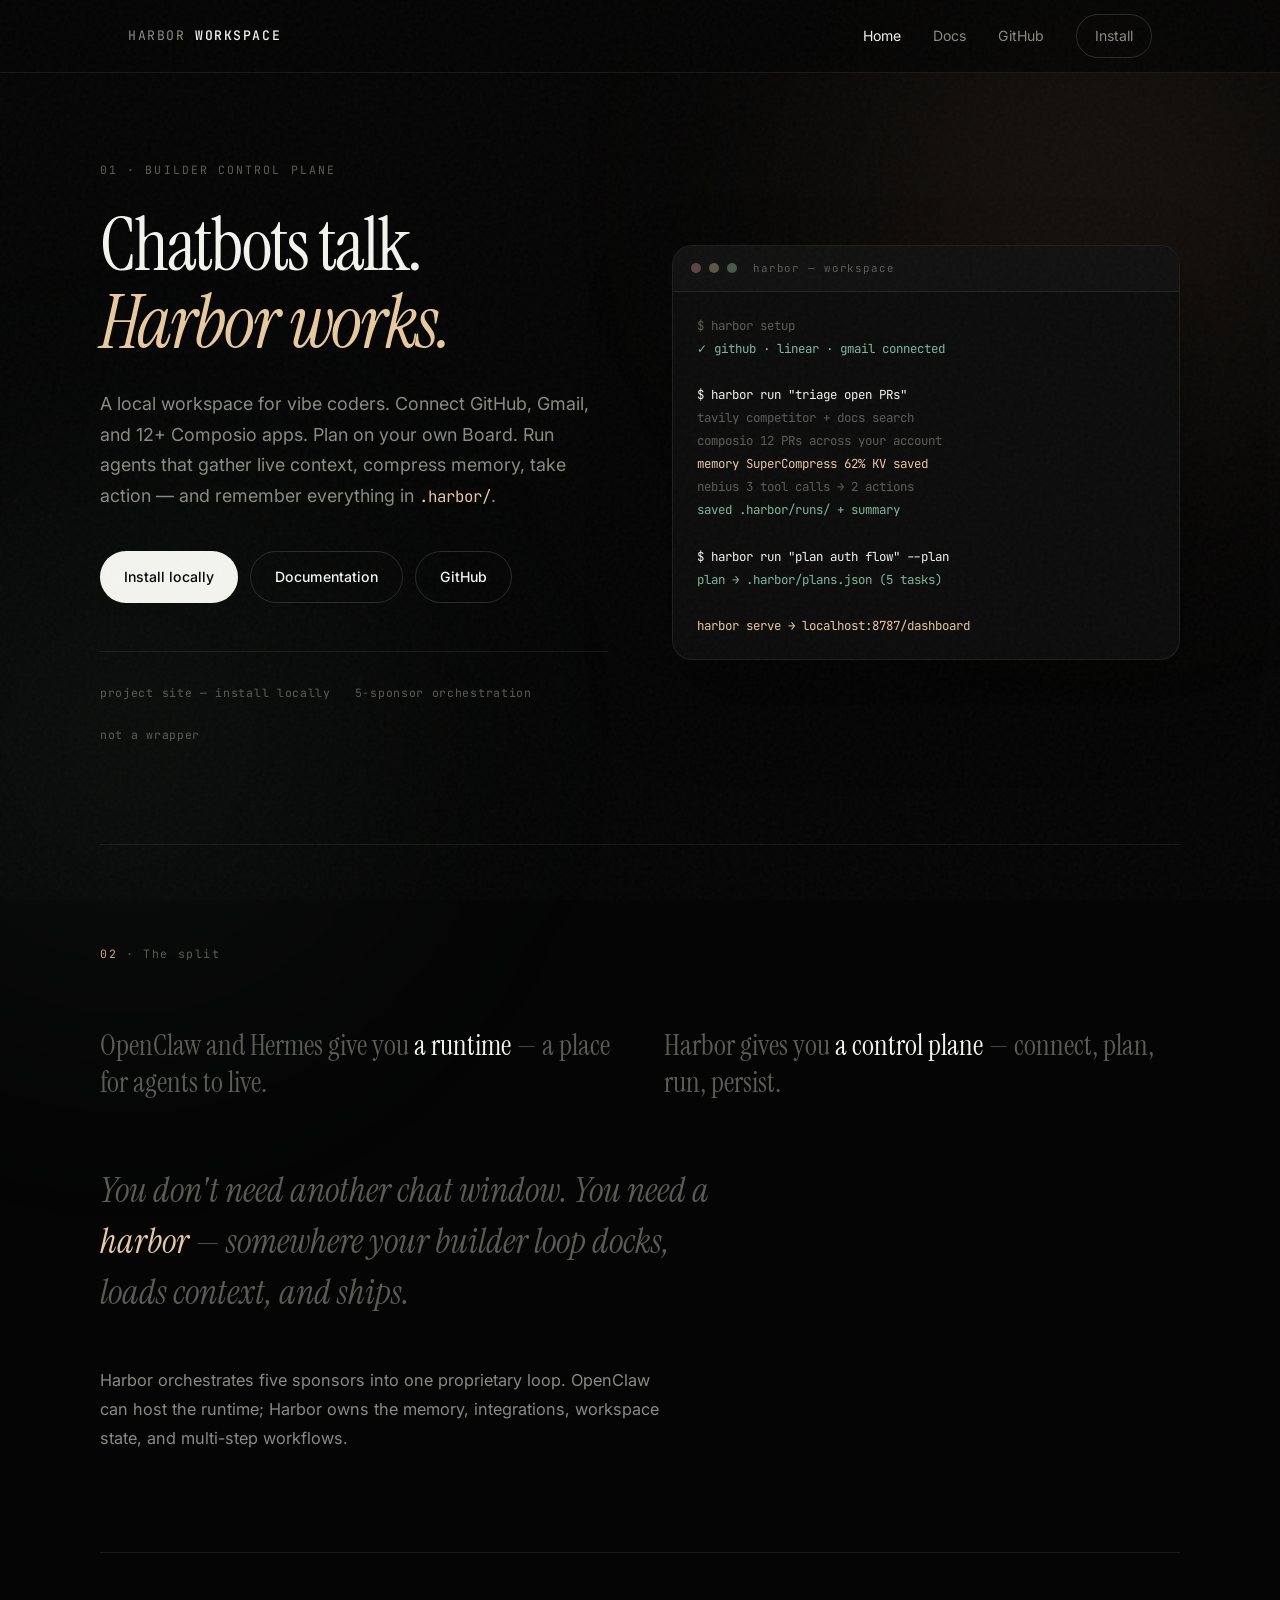
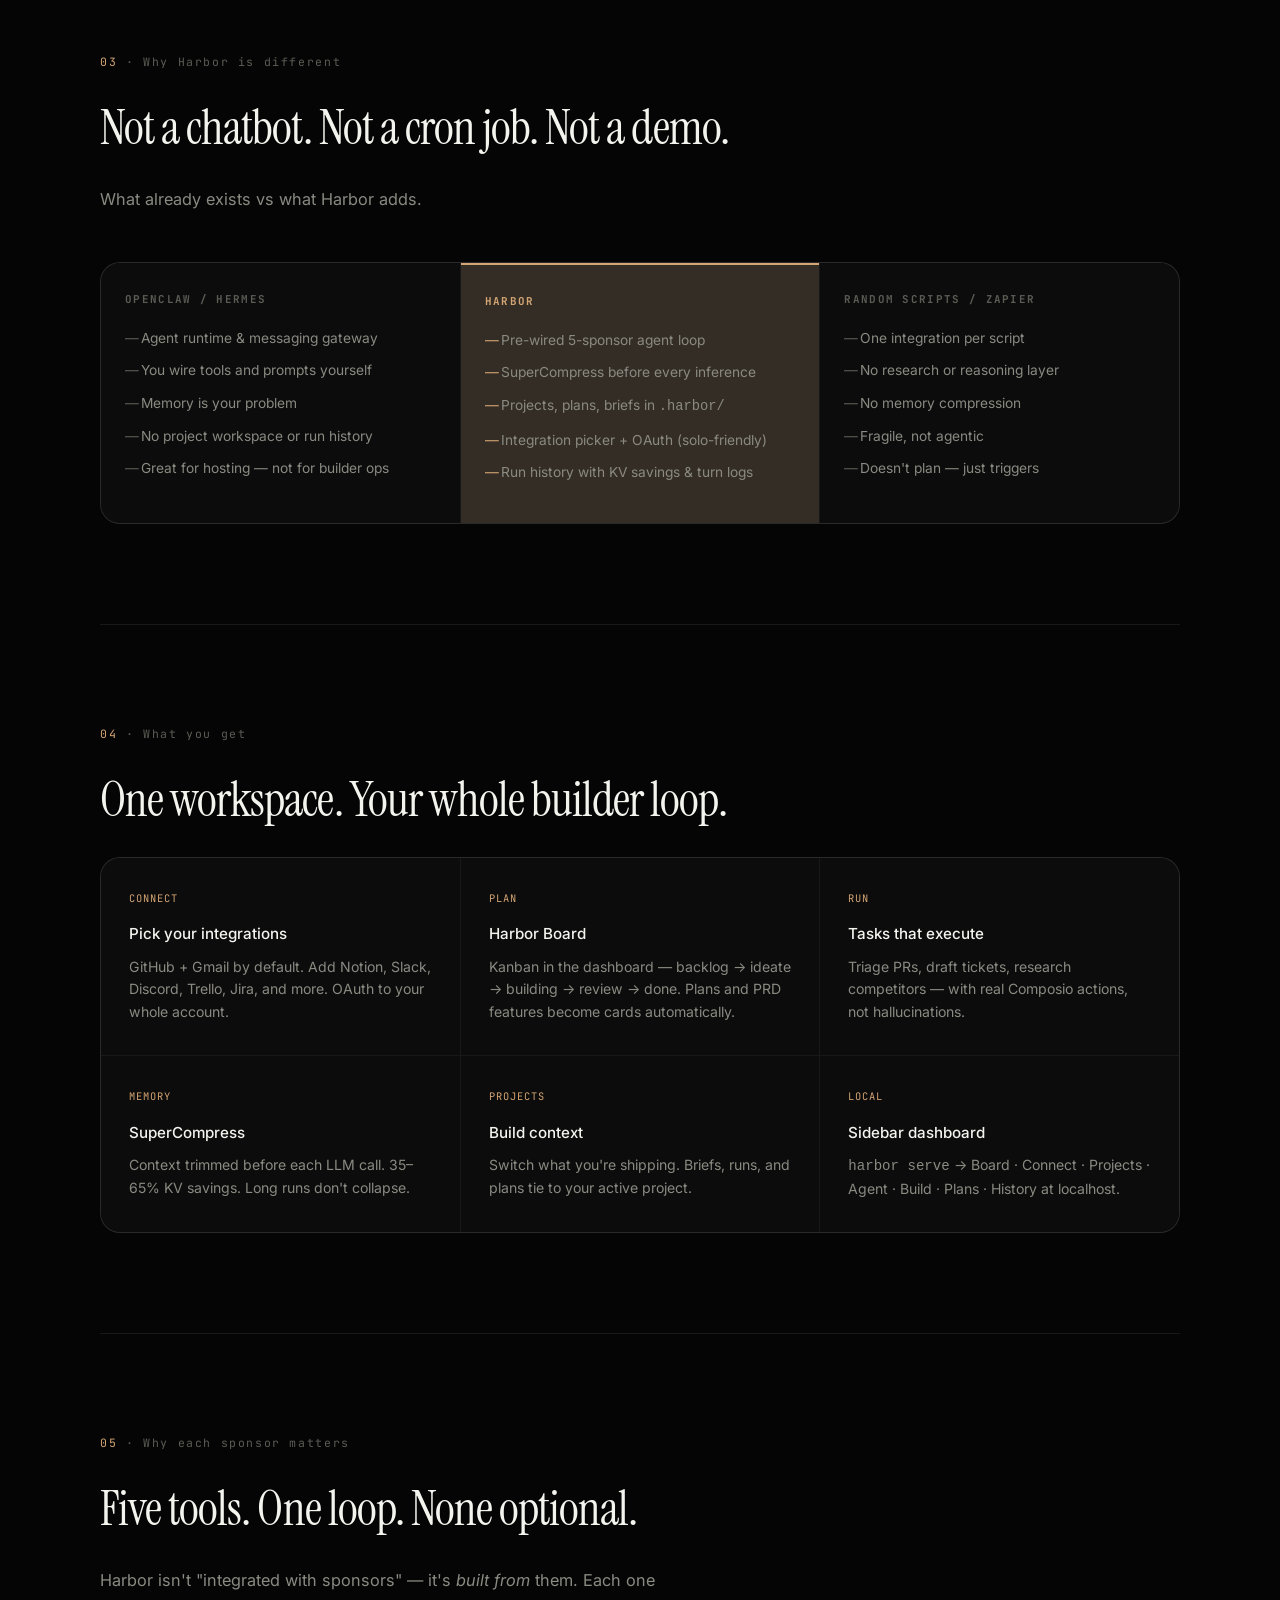
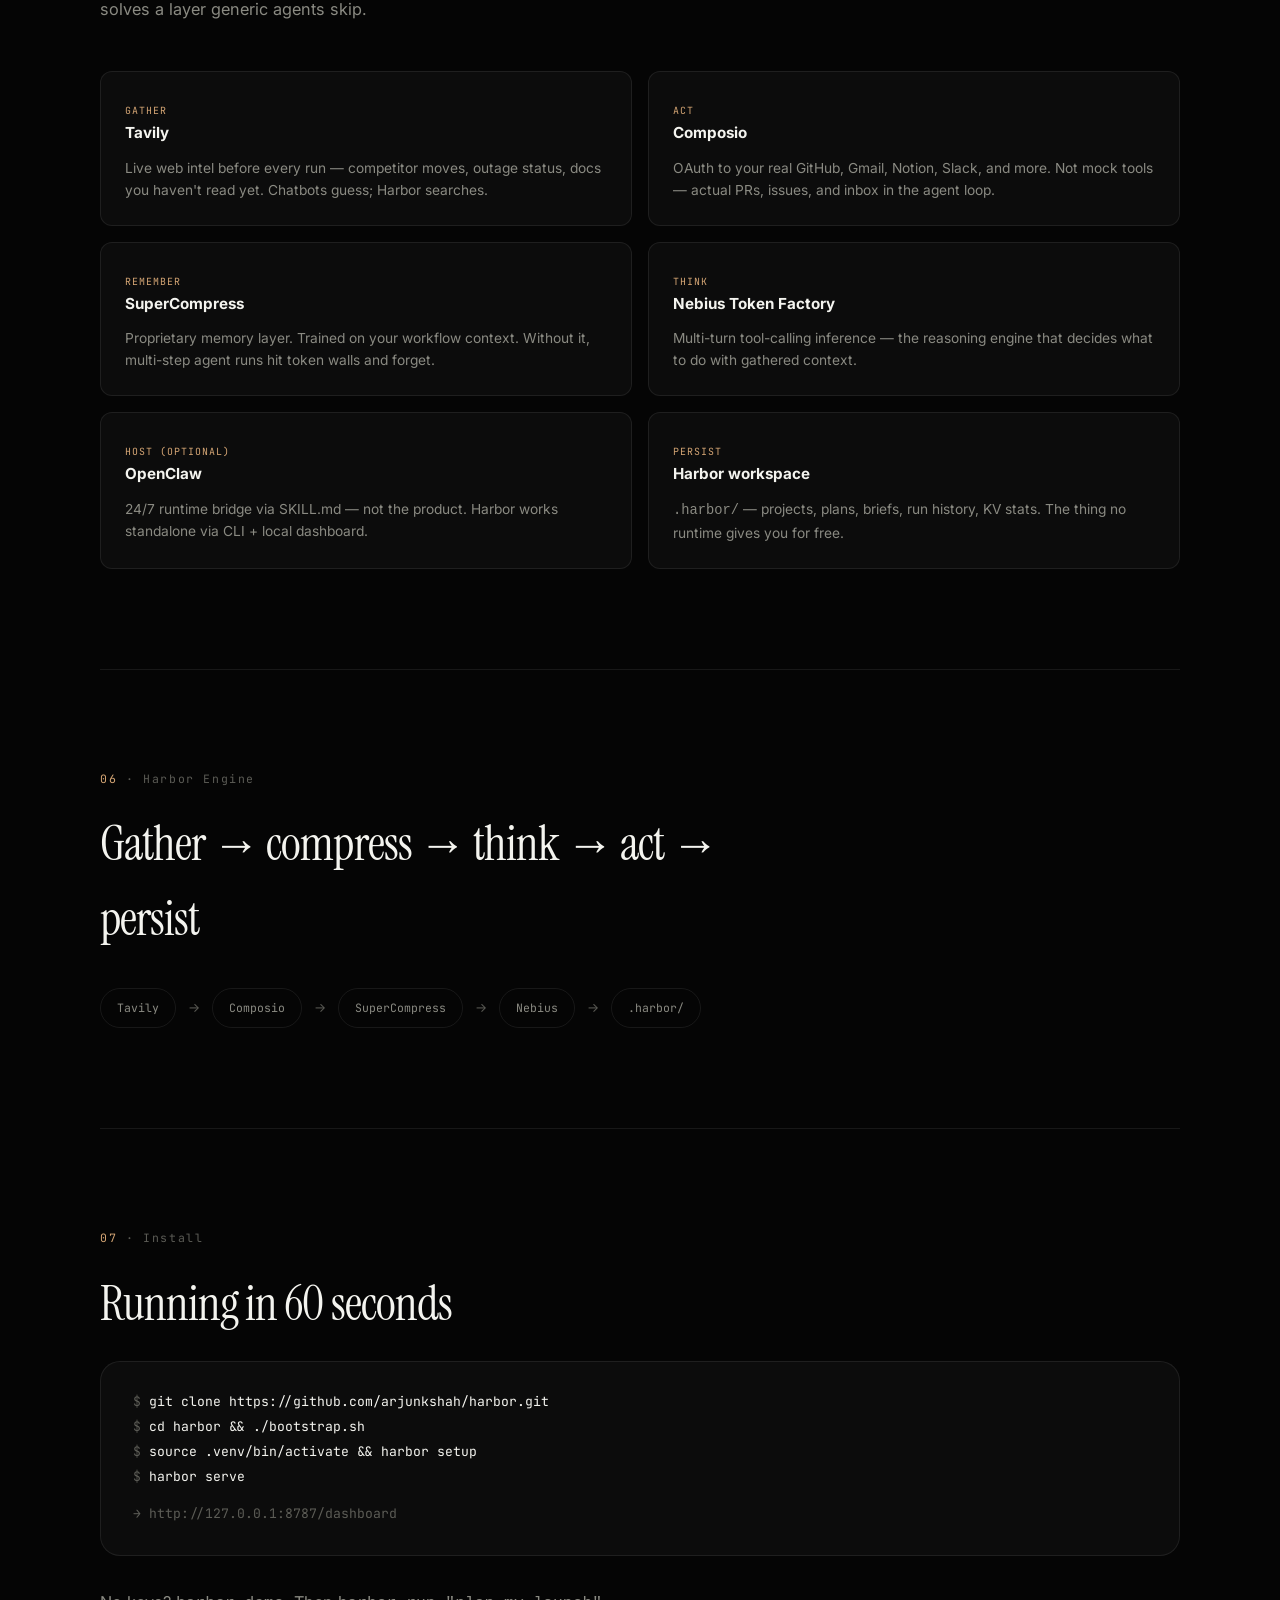
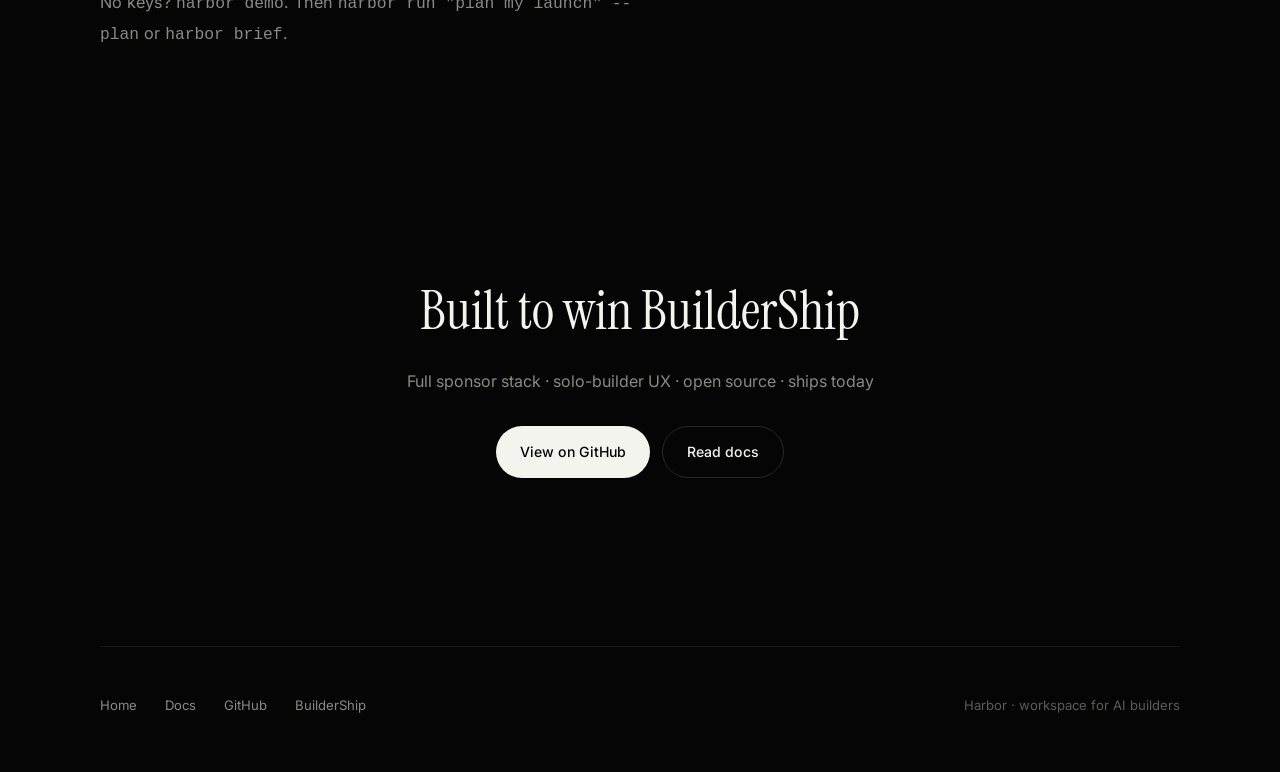
==== commit 9ad6a2df: "Add Harbor Board, expanded Composio toolkits, and Gmail auto-send sync. Replace Linear as the defaul" ====
--- a/web/index.html
+++ b/web/index.html
@@ -29,8 +29,8 @@
         <p class="site-eyebrow">01 · Builder control plane</p>
         <h1>Chatbots talk.<br /><em>Harbor works.</em></h1>
         <p class="site-lead">
-          A local workspace for vibe coders. Connect GitHub, Linear, Gmail.
-          Plan your next ship. Run agents that gather live context, compress memory,
+          A local workspace for vibe coders. Connect GitHub, Gmail, and 12+ Composio apps.
+          Plan on your own Board. Run agents that gather live context, compress memory,
           take action — and remember everything in <code>.harbor/</code>.
         </p>
         <div class="site-hero-actions">
@@ -113,12 +113,12 @@
         <article class="feature-cell">
           <span class="feature-tag">Connect</span>
           <h3>Pick your integrations</h3>
-          <p>GitHub-only works. Add Linear, Gmail, or Slack when you need them. OAuth to your whole account.</p>
+          <p>GitHub + Gmail by default. Add Notion, Slack, Discord, Trello, Jira, and more. OAuth to your whole account.</p>
         </article>
         <article class="feature-cell">
           <span class="feature-tag">Plan</span>
-          <h3>Agent roadmaps</h3>
-          <p><code>harbor run "…" --plan</code> → checkable tasks in <code>.harbor/plans.json</code>.</p>
+          <h3>Harbor Board</h3>
+          <p>Kanban in the dashboard — backlog → ideate → building → review → done. Plans and PRD features become cards automatically.</p>
         </article>
         <article class="feature-cell">
           <span class="feature-tag">Run</span>
@@ -138,7 +138,7 @@
         <article class="feature-cell">
           <span class="feature-tag">Local</span>
           <h3>Sidebar dashboard</h3>
-          <p><code>harbor serve</code> → Connect · Projects · Agent · Plans · History at localhost.</p>
+          <p><code>harbor serve</code> → Board · Connect · Projects · Agent · Build · Plans · History at localhost.</p>
         </article>
       </div>
     </section>
@@ -156,7 +156,7 @@
         <article class="sponsor-card">
           <span>Act</span>
           <strong>Composio</strong>
-          <p>OAuth to your real GitHub, Linear, Gmail. Not mock tools — actual PRs, tickets, and inbox threads in the agent loop.</p>
+          <p>OAuth to your real GitHub, Gmail, Notion, Slack, and more. Not mock tools — actual PRs, issues, and inbox in the agent loop.</p>
         </article>
         <article class="sponsor-card">
           <span>Remember</span>
